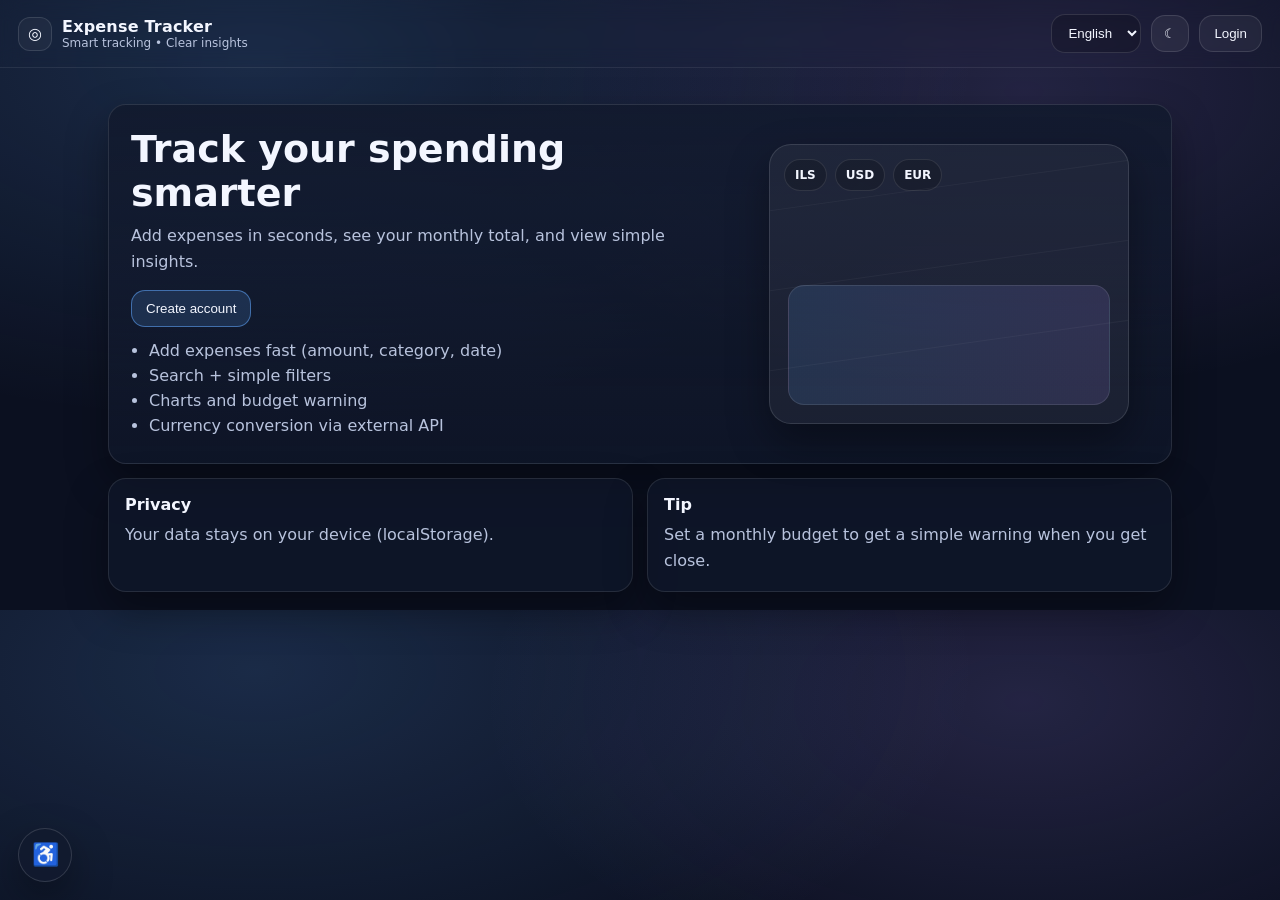
==== index.html @ f90452b3 "update" ====
<!DOCTYPE html>
<html lang="en" dir="ltr">
<head>
  <meta charset="UTF-8" />
  <meta name="viewport" content="width=device-width, initial-scale=1.0"/>
  <title>Expense Tracker</title>
  <link rel="stylesheet" href="css/landing.css"/>
</head>

<body>
  <a class="skip-link" href="#main" data-i18n="skip">Skip to content</a>

  <button id="a11yFab" class="a11y-fab" type="button" aria-label="Accessibility" aria-expanded="false" aria-controls="a11yPanel" title="Accessibility">
    <span aria-hidden="true">♿</span>
  </button>

  <div id="a11yPanel" class="a11y-panel" role="dialog" aria-modal="true" aria-labelledby="a11yPanelTitle" hidden>
    <div class="a11y-panel-head">
      <h3 id="a11yPanelTitle" data-i18n="accessibility">Accessibility</h3>
      <button id="a11yClose" class="a11y-close" type="button" aria-label="Close">✕</button>
    </div>
    <div class="a11y-panel-body">
      <button class="a11y-opt" type="button" data-a11y="bigtext" data-i18n="biggerText">Bigger text</button>
      <button class="a11y-opt" type="button" data-a11y="contrast" data-i18n="highContrast">High contrast</button>
      <button class="a11y-opt" type="button" data-a11y="underline" data-i18n="underlineLinks">Underline links</button>
      <button class="a11y-opt danger" type="button" data-a11y="reset" data-i18n="a11yReset">Reset</button>
    </div>
  </div>

  <header class="topbar" role="banner">
    <div class="brand" aria-label="Brand">
      <span class="logo" aria-hidden="true">◎</span>
      <div>
        <div class="title" data-i18n="appTitle">Expense Tracker</div>
        <div class="sub" data-i18n="landingTag">Smart tracking • Clear insights</div>
      </div>
    </div>

    <div class="right-actions">
      <label class="sr-only" for="langSelect" data-i18n="language">Language</label>
      <select id="langSelect" class="select" aria-label="Language">
        <option value="en">English</option>
        <option value="ar">العربية</option>
        <option value="he">עברית</option>
      </select>

      <button id="themeToggle" class="icon-btn" type="button" aria-label="Theme" title="Theme">
        <span aria-hidden="true">☾</span>
        <span class="sr-only" data-i18n="theme">Theme</span>
      </button>

      <button class="btn" id="btnOpenLogin" data-i18n="login">Login</button>
    </div>
  </header>

  <main id="main" class="wrap" role="main">
    <section class="hero" aria-label="Intro">
      <div class="hero-content">
        <h1 data-i18n="landingHeadline">Track your spending smarter</h1>
        <p data-i18n="landingText">
          Add expenses in seconds, see your monthly total, and view simple insights.
        </p>

        <div class="cta">
          <button class="btn primary" id="btnOpenRegister" data-i18n="register">Create account</button>
        </div>

        <ul class="bullets" aria-label="Highlights">
          <li data-i18n="landingB1">Add expenses fast (amount, category, date)</li>
          <li data-i18n="landingB2">Search + simple filters</li>
          <li data-i18n="landingB3">Charts and budget warning</li>
          <li data-i18n="landingB4">Currency conversion via external API</li>
        </ul>
      </div>

      <div class="hero-image" aria-hidden="true">
        <div class="glass">
          <div class="card-mini">
            <div class="pill">ILS</div>
            <div class="pill">USD</div>
            <div class="pill">EUR</div>
          </div>
          <div class="chart-mini"></div>
          <div class="lines">
            <span></span><span></span><span></span>
          </div>
        </div>
      </div>
    </section>

    <section class="info" aria-label="Info">
      <div class="info-card">
        <h2 data-i18n="landingPrivacyTitle">Privacy</h2>
        <p data-i18n="landingPrivacyText">
          Your data stays on your device (localStorage).
        </p>
      </div>
      <div class="info-card">
        <h2 data-i18n="landingTipTitle">Tip</h2>
        <p data-i18n="landingTipText">Set a monthly budget to get a simple warning when you get close.</p>
      </div>
    </section>
  </main>

  <div class="modal" id="loginModal" role="dialog" aria-modal="true" aria-labelledby="loginTitle" hidden>
    <div class="modal-card">
      <div class="modal-head">
        <h3 id="loginTitle" data-i18n="login">Login</h3>
        <button class="icon-btn" data-close="login" aria-label="Close">✕</button>
      </div>

      <form id="loginForm" novalidate>
        <label class="lbl">
          <span data-i18n="email">Email</span>
          <input type="email" id="loginEmail" autocomplete="email" required />
        </label>

        <label class="lbl">
          <span data-i18n="password">Password</span>
          <input type="password" id="loginPassword" autocomplete="current-password" required />
        </label>

        <div id="loginErrors" class="errors" aria-live="polite"></div>

        <button class="btn primary full" type="submit" data-i18n="login">Login</button>
      </form>

      <p class="switch">
        <span data-i18n="noAccount">No account?</span>
        <button class="link" id="toRegister" type="button" data-i18n="register">Create account</button>
      </p>
    </div>
  </div>

  <div class="modal" id="registerModal" role="dialog" aria-modal="true" aria-labelledby="registerTitle" hidden>
    <div class="modal-card">
      <div class="modal-head">
        <h3 id="registerTitle" data-i18n="register">Create account</h3>
        <button class="icon-btn" data-close="register" aria-label="Close">✕</button>
      </div>

      <form id="registerForm" novalidate>
        <label class="lbl">
          <span data-i18n="fullName">Full name</span>
          <input type="text" id="regName" autocomplete="name" required />
        </label>

        <label class="lbl">
          <span data-i18n="email">Email</span>
          <input type="email" id="regEmail" autocomplete="email" required />
        </label>

        <label class="lbl">
          <span data-i18n="password">Password</span>
          <input type="password" id="regPassword" autocomplete="new-password" required />
        </label>

        <div id="registerErrors" class="errors" aria-live="polite"></div>

        <button class="btn primary full" type="submit" data-i18n="register">Create account</button>
      </form>

      <p class="switch">
        <span data-i18n="haveAccount">Already have an account?</span>
        <button class="link" id="toLogin" type="button" data-i18n="login">Login</button>
      </p>
    </div>
  </div>

  <script src="js/i18n.js"></script>
  <script src="js/a11y.js"></script>
  <script src="js/auth.js"></script>
  <script src="js/landing.js"></script>
</body>
</html>
---- css/landing.css ----
:root{
  --bg:#0b1020;
  --card:#121a2e;
  --text:#f3f6ff;
  --muted:#b8c3dd;
  --border:#24314f;
  --primary:#60a5fa;
  --danger:#ff4d4f;
  --shadow: 0 18px 40px rgba(0,0,0,.35);
  --radius:18px;
}

html[data-theme="light"]{
  --bg:#f5f7fb;
  --card:#ffffff;
  --text:#0b1220;
  --muted:#475569;
  --border:#d6dee9;
  --primary:#2563eb;
  --shadow: 0 12px 30px rgba(2,6,23,.10);
}

/* Accessibility UI */
.a11y-fab{
  position: fixed;
  inset-inline-start: 18px;
  inset-block-end: 18px;
  width: 54px;
  height: 54px;
  border-radius: 999px;
  border: 1px solid rgba(255,255,255,.14);
  background: rgba(18,26,46,.85);
  color: #fff;
  box-shadow: 0 16px 40px rgba(0,0,0,.35);
  cursor: pointer;
  z-index: 9999;
  display: grid;
  place-items: center;
  font-size: 22px;
}
html[data-theme="light"] .a11y-fab{
  background: rgba(15,23,42,.88);
  border-color: rgba(2,6,23,.18);
}
.a11y-panel[hidden]{ display:none; }
.a11y-panel{
  position: fixed;
  inset-inline-start: 18px;
  inset-block-end: 86px;
  width: min(300px, 92vw);
  border-radius: 16px;
  border: 1px solid rgba(255,255,255,.14);
  background: rgba(18,26,46,.92);
  box-shadow: 0 20px 50px rgba(0,0,0,.45);
  z-index: 10000;
  overflow: hidden;
}
html[data-theme="light"] .a11y-panel{
  background: rgba(255,255,255,.98);
  border-color: rgba(2,6,23,.12);
  box-shadow: 0 20px 50px rgba(2,6,23,.16);
}
.a11y-panel-head{
  display:flex;
  align-items:center;
  justify-content:space-between;
  padding: 12px;
  border-bottom: 1px solid rgba(255,255,255,.10);
}
html[data-theme="light"] .a11y-panel-head{ border-bottom: 1px solid rgba(2,6,23,.08); }
.a11y-panel-head h3{ margin:0; font-size: 14px; }
.a11y-close{
  border: 1px solid rgba(255,255,255,.14);
  background: rgba(255,255,255,.06);
  color: #fff;
  border-radius: 10px;
  padding: 6px 10px;
  cursor: pointer;
}
html[data-theme="light"] .a11y-close{ color: var(--text); border-color: rgba(2,6,23,.12); background: rgba(2,6,23,.04); }
.a11y-panel-body{
  padding: 12px;
  display:flex;
  flex-direction:column;
  gap: 10px;
}
.a11y-opt{
  width: 100%;
  border: 1px solid rgba(255,255,255,.12);
  background: rgba(255,255,255,.05);
  color: #fff;
  padding: 10px 12px;
  border-radius: 12px;
  cursor: pointer;
  text-align: start;
}
html[data-theme="light"] .a11y-opt{ color: var(--text); border-color: rgba(2,6,23,.12); background: rgba(2,6,23,.04); }
.a11y-opt.danger{
  border-color: rgba(255,77,79,.55);
  background: rgba(255,77,79,.12);
}

body.a11y-bigtext{ font-size: 18px; }
body.a11y-underline a, body.a11y-underline .link{ text-decoration: underline !important; }
body.a11y-contrast{
  --bg:#000;
  --card:#0a0a0a;
  --text:#fff;
  --muted:#e5e5e5;
  --border:#fff;
  --primary:#fff;
  --shadow:none;
}

*{ box-sizing:border-box; }
html{ font-family: system-ui, -apple-system, Segoe UI, Arial; font-size:16px; }
body{
  margin:0;
  background:
    radial-gradient(1200px 600px at 20% 10%, rgba(96,165,250,.18), transparent 60%),
    radial-gradient(900px 500px at 80% 15%, rgba(167,139,250,.16), transparent 60%),
    var(--bg);
  color:var(--text);
}

.sr-only{
  position:absolute !important;
  width:1px; height:1px;
  padding:0; margin:-1px;
  overflow:hidden; clip:rect(0,0,0,0);
  white-space:nowrap; border:0;
}
.skip-link{ position:absolute; inset-inline-start:-999px; }
.skip-link:focus{
  inset-inline-start:12px;
  inset-block-start:12px;
  width:auto; height:auto;
  padding:10px 12px;
  border-radius:12px;
  background:#111827;
  border:2px solid var(--border);
  z-index:9999;
}
:focus-visible{ outline: 3px solid rgba(96,165,250,.95); outline-offset:3px; }
body.a11y-contrast :focus-visible{ outline: 3px solid #fff; }

.topbar{
  padding:14px 18px;
  display:flex;
  justify-content:space-between;
  align-items:center;
  gap:12px;
  flex-wrap:wrap;
  border-bottom:1px solid rgba(255,255,255,.08);
  backdrop-filter: blur(10px);
}

.brand{ display:flex; align-items:center; gap:10px; }
.logo{
  width:34px; height:34px;
  display:inline-flex; align-items:center; justify-content:center;
  border:1px solid rgba(255,255,255,.12);
  border-radius:12px;
  background: rgba(255,255,255,.04);
}
html[data-theme="light"] .logo{ border-color: rgba(2,6,23,.12); background: rgba(2,6,23,.03); }
.title{ font-weight:850; letter-spacing:.2px; }
.sub{ color:var(--muted); font-size:12px; }
.right-actions{ display:flex; gap:10px; flex-wrap:wrap; align-items:center; }

.wrap{ max-width:1100px; margin:0 auto; padding:18px; }

.hero{
  margin-top:18px;
  border:1px solid rgba(255,255,255,.10);
  border-radius: var(--radius);
  padding: 22px;
  background: linear-gradient(180deg, rgba(18,26,46,.92), rgba(18,26,46,.55));
  box-shadow: var(--shadow);
  display:grid;
  grid-template-columns: 1.2fr .8fr;
  gap:18px;
}
html[data-theme="light"] .hero{
  border-color: rgba(2,6,23,.08);
  background: linear-gradient(180deg, rgba(255,255,255,.96), rgba(255,255,255,.85));
}
@media (max-width: 900px){ .hero{ grid-template-columns: 1fr; } }

.hero-content h1{ margin:0 0 8px 0; font-size: clamp(28px, 4vw, 38px); }
.hero-content p{ margin:0 0 14px 0; color:var(--muted); line-height:1.65; max-width: 60ch; }

.cta{ display:flex; gap:10px; flex-wrap:wrap; margin: 10px 0 14px; }

.btn{
  border:1px solid rgba(255,255,255,.12);
  background: rgba(255,255,255,.05);
  color: var(--text);
  padding:10px 14px;
  border-radius:14px;
  cursor:pointer;
}
html[data-theme="light"] .btn{
  border-color: rgba(2,6,23,.12);
  background: rgba(2,6,23,.03);
}
.btn.primary{ border-color: rgba(96,165,250,.55); background: rgba(96,165,250,.16); }
.btn.full{ width:100%; }

.select{
  border:1px solid rgba(255,255,255,.12);
  background: rgba(0,0,0,.18);
  color: var(--text);
  padding:10px 12px;
  border-radius:14px;
}
html[data-theme="light"] .select{
  border-color: rgba(2,6,23,.12);
  background: rgba(2,6,23,.03);
}

.bullets{ margin: 12px 0 0 0; padding-inline-start:18px; color:var(--muted); }
.bullets li{ margin: 6px 0; }

.hero-image{ display:flex; align-items:center; justify-content:center; }
.glass{
  width:100%; max-width:360px; height:280px;
  border-radius: 22px;
  border:1px solid rgba(255,255,255,.12);
  background: rgba(255,255,255,.05);
  box-shadow: var(--shadow);
  position:relative;
  overflow:hidden;
}
html[data-theme="light"] .glass{
  border-color: rgba(2,6,23,.12);
  background: rgba(2,6,23,.03);
}
.card-mini{ position:absolute; inset-block-start:14px; inset-inline-start:14px; display:flex; gap:8px; }
.pill{ padding:8px 10px; border-radius:999px; border:1px solid rgba(255,255,255,.10); background: rgba(0,0,0,.18); font-weight:750; font-size:12px; }
html[data-theme="light"] .pill{ border-color: rgba(2,6,23,.12); background: rgba(2,6,23,.03); }
.chart-mini{ position:absolute; inset-block-end:18px; inset-inline:18px; height:120px; border-radius:16px;
  background: linear-gradient(90deg, rgba(96,165,250,.14), rgba(167,139,250,.14));
  border:1px solid rgba(255,255,255,.10);
}
html[data-theme="light"] .chart-mini{ border-color: rgba(2,6,23,.10); }
.lines{ position:absolute; inset:0; opacity:.6; }
.lines span{ position:absolute; inset-inline-start:-40%; width:180%; height:1px; background: rgba(255,255,255,.07); }
.lines span:nth-child(1){ inset-block-start:40px; transform: rotate(-8deg); }
.lines span:nth-child(2){ inset-block-start:120px; transform: rotate(-8deg); }
.lines span:nth-child(3){ inset-block-start:200px; transform: rotate(-8deg); }

.info{
  display:grid;
  grid-template-columns: 1fr 1fr;
  gap:14px;
  margin-top: 14px;
}
@media (max-width: 900px){ .info{ grid-template-columns: 1fr; } }

.info-card{
  border:1px solid rgba(255,255,255,.10);
  background: rgba(18,26,46,.55);
  border-radius: var(--radius);
  padding: 16px;
  box-shadow: var(--shadow);
}
html[data-theme="light"] .info-card{
  border-color: rgba(2,6,23,.10);
  background: rgba(255,255,255,.85);
  box-shadow: 0 12px 30px rgba(2,6,23,.08);
}
.info-card h2{ margin:0 0 8px 0; font-size:16px; }
.info-card p{ margin:0; color:var(--muted); line-height:1.65; }

.modal[hidden]{ display:none; }
.modal{ position:fixed; inset:0; background: rgba(0,0,0,.55); display:flex; align-items:center; justify-content:center; padding: 18px; }
.modal-card{
  width: min(420px, 100%);
  border-radius: 18px;
  border:1px solid rgba(255,255,255,.12);
  background: rgba(18,26,46,.96);
  box-shadow: var(--shadow);
  padding: 14px;
}
html[data-theme="light"] .modal-card{
  border-color: rgba(2,6,23,.12);
  background: rgba(255,255,255,.98);
  box-shadow: 0 18px 40px rgba(2,6,23,.14);
}
.modal-head{ display:flex; align-items:center; justify-content:space-between; gap:10px; }
.icon-btn{ border:1px solid rgba(255,255,255,.12); background: rgba(255,255,255,.06); color:var(--text);
  border-radius: 14px; padding:10px 12px; cursor:pointer; }
html[data-theme="light"] .icon-btn{ border-color: rgba(2,6,23,.12); background: rgba(2,6,23,.03); color: var(--text); }

.lbl{ display:flex; flex-direction:column; gap:6px; margin-top:10px; color:var(--muted); font-size:13px; }
input{
  border:1px solid rgba(255,255,255,.12);
  background: rgba(0,0,0,.20);
  color: var(--text);
  padding: 10px 12px;
  border-radius: 14px;
}
html[data-theme="light"] input{ border-color: rgba(2,6,23,.12); background: rgba(2,6,23,.03); }

.errors{
  margin-top:10px;
  border:1px dashed rgba(255,77,79,.55);
  background: rgba(255,77,79,.10);
  border-radius: 14px;
  padding: 10px;
  display:none;
}
.switch{ margin: 12px 0 0; color: var(--muted); font-size: 13px; }
.link{ background: none; border: 0; color: var(--text); cursor: pointer; font-weight: 750; }

@media (prefers-reduced-motion: reduce){
  *{ scroll-behavior:auto !important; transition:none !important; animation:none !important; }
}
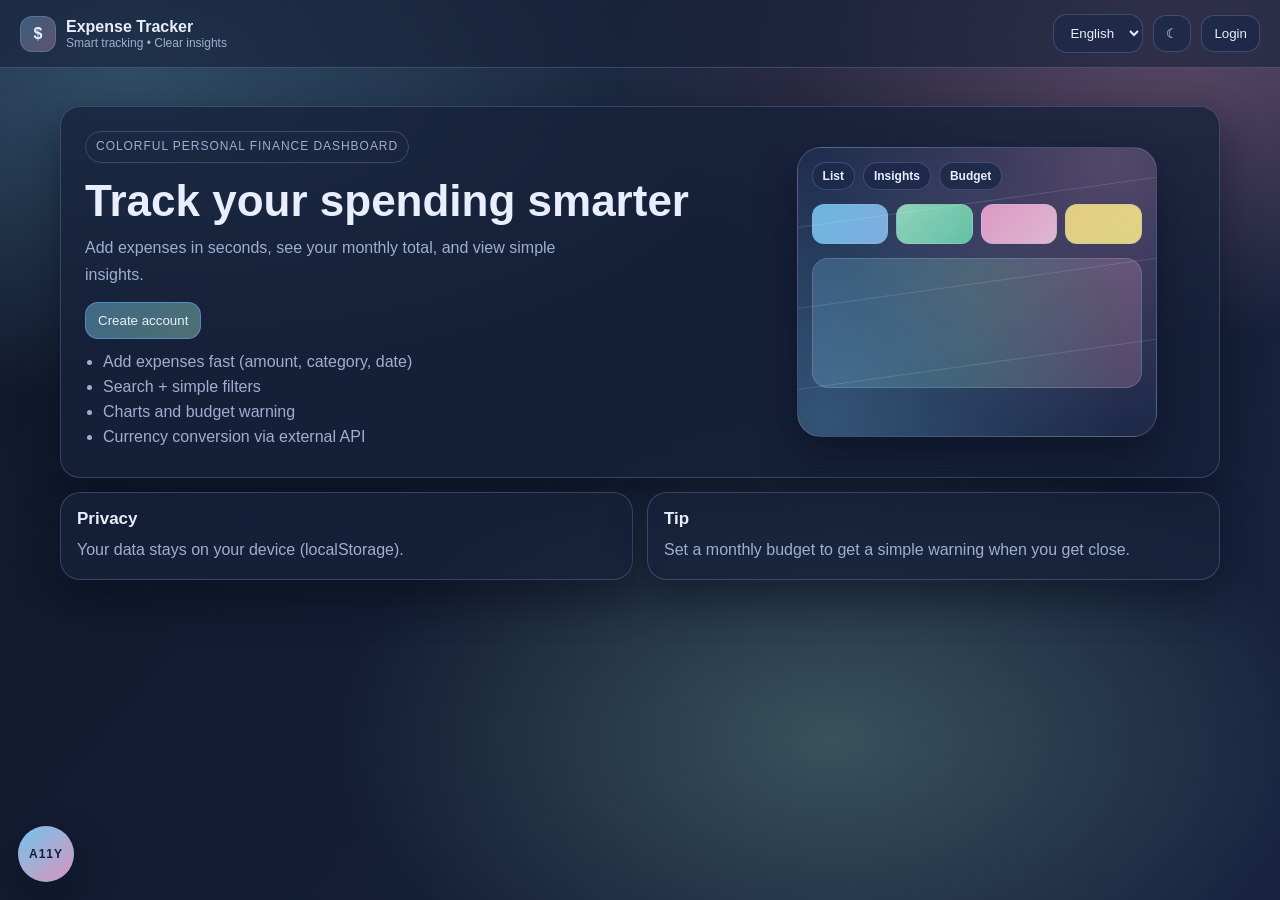
==== commit 7806d842: "final project update" ====
--- a/index.html
+++ b/index.html
@@ -2,22 +2,28 @@
 <html lang="en" dir="ltr">
 <head>
   <meta charset="UTF-8" />
-  <meta name="viewport" content="width=device-width, initial-scale=1.0"/>
+  <meta name="viewport" content="width=device-width, initial-scale=1.0" />
   <title>Expense Tracker</title>
-  <link rel="stylesheet" href="css/landing.css"/>
+  <link rel="stylesheet" href="css/landing.css" />
 </head>
 
 <body>
   <a class="skip-link" href="#main" data-i18n="skip">Skip to content</a>
 
-  <button id="a11yFab" class="a11y-fab" type="button" aria-label="Accessibility" aria-expanded="false" aria-controls="a11yPanel" title="Accessibility">
-    <span aria-hidden="true">♿</span>
-  </button>
+  <button
+    id="a11yFab"
+    class="a11y-fab"
+    type="button"
+    aria-label="Accessibility"
+    aria-expanded="false"
+    aria-controls="a11yPanel"
+    title="Accessibility"
+  >A11Y</button>
 
   <div id="a11yPanel" class="a11y-panel" role="dialog" aria-modal="true" aria-labelledby="a11yPanelTitle" hidden>
     <div class="a11y-panel-head">
       <h3 id="a11yPanelTitle" data-i18n="accessibility">Accessibility</h3>
-      <button id="a11yClose" class="a11y-close" type="button" aria-label="Close">✕</button>
+      <button id="a11yClose" class="a11y-close" type="button" aria-label="Close">x</button>
     </div>
     <div class="a11y-panel-body">
       <button class="a11y-opt" type="button" data-a11y="bigtext" data-i18n="biggerText">Bigger text</button>
@@ -29,7 +35,7 @@
 
   <header class="topbar" role="banner">
     <div class="brand" aria-label="Brand">
-      <span class="logo" aria-hidden="true">◎</span>
+      <span class="logo" aria-hidden="true">$</span>
       <div>
         <div class="title" data-i18n="appTitle">Expense Tracker</div>
         <div class="sub" data-i18n="landingTag">Smart tracking • Clear insights</div>
@@ -56,6 +62,7 @@
   <main id="main" class="wrap" role="main">
     <section class="hero" aria-label="Intro">
       <div class="hero-content">
+        <p class="eyebrow">Colorful personal finance dashboard</p>
         <h1 data-i18n="landingHeadline">Track your spending smarter</h1>
         <p data-i18n="landingText">
           Add expenses in seconds, see your monthly total, and view simple insights.
@@ -75,10 +82,16 @@
 
       <div class="hero-image" aria-hidden="true">
         <div class="glass">
-          <div class="card-mini">
-            <div class="pill">ILS</div>
-            <div class="pill">USD</div>
-            <div class="pill">EUR</div>
+          <div class="glass-head">
+            <span class="pill">List</span>
+            <span class="pill">Insights</span>
+            <span class="pill">Budget</span>
+          </div>
+          <div class="metric-strip">
+            <div class="mini-card one"></div>
+            <div class="mini-card two"></div>
+            <div class="mini-card three"></div>
+            <div class="mini-card four"></div>
           </div>
           <div class="chart-mini"></div>
           <div class="lines">
@@ -106,7 +119,7 @@
     <div class="modal-card">
       <div class="modal-head">
         <h3 id="loginTitle" data-i18n="login">Login</h3>
-        <button class="icon-btn" data-close="login" aria-label="Close">✕</button>
+        <button class="icon-btn" data-close="login" aria-label="Close">x</button>
       </div>
 
       <form id="loginForm" novalidate>
@@ -136,7 +149,7 @@
     <div class="modal-card">
       <div class="modal-head">
         <h3 id="registerTitle" data-i18n="register">Create account</h3>
-        <button class="icon-btn" data-close="register" aria-label="Close">✕</button>
+        <button class="icon-btn" data-close="register" aria-label="Close">x</button>
       </div>
 
       <form id="registerForm" novalidate>
@@ -172,4 +185,4 @@
   <script src="js/auth.js"></script>
   <script src="js/landing.js"></script>
 </body>
-</html>+</html>
--- a/css/landing.css
+++ b/css/landing.css
@@ -1,319 +1,577 @@
-:root{
-  --bg:#0b1020;
-  --card:#121a2e;
-  --text:#f3f6ff;
-  --muted:#b8c3dd;
-  --border:#24314f;
-  --primary:#60a5fa;
-  --danger:#ff4d4f;
-  --shadow: 0 18px 40px rgba(0,0,0,.35);
-  --radius:18px;
-}
-
-html[data-theme="light"]{
-  --bg:#f5f7fb;
-  --card:#ffffff;
-  --text:#0b1220;
-  --muted:#475569;
-  --border:#d6dee9;
-  --primary:#2563eb;
-  --shadow: 0 12px 30px rgba(2,6,23,.10);
-}
-
-/* Accessibility UI */
-.a11y-fab{
+:root {
+  --accent1: #7dd3fc;
+  --accent2: #a7f3d0;
+  --accent3: #f9a8d4;
+  --accent4: #fde68a;
+
+  --bg: #101729;
+  --bg-soft: #17233f;
+  --surface: rgba(23, 33, 58, 0.76);
+  --surface-strong: #1d2a4a;
+  --text: #e8eefc;
+  --muted: #9eafd1;
+  --border: rgba(167, 184, 227, 0.24);
+  --primary: #82c7ff;
+  --danger: #ff6477;
+  --shadow: 0 20px 40px rgba(5, 10, 20, 0.44);
+  --radius: 20px;
+}
+
+html[data-theme="light"] {
+  --bg: #f7f6fc;
+  --bg-soft: #edf8ed;
+  --surface: rgba(255, 255, 255, 0.84);
+  --surface-strong: #ffffff;
+  --text: #132340;
+  --muted: #5b6787;
+  --border: rgba(107, 124, 165, 0.24);
+  --primary: #3b82f6;
+  --danger: #ef4444;
+  --shadow: 0 18px 36px rgba(79, 91, 128, 0.16);
+}
+
+[hidden] {
+  display: none !important;
+}
+
+* {
+  box-sizing: border-box;
+}
+
+html {
+  font-family: "Trebuchet MS", "Segoe UI", Tahoma, Verdana, sans-serif;
+  font-size: 16px;
+}
+
+body {
+  margin: 0;
+  min-height: 100vh;
+  color: var(--text);
+  background:
+    radial-gradient(1200px 580px at 10% 8%, rgba(125, 211, 252, 0.28), transparent 56%),
+    radial-gradient(980px 520px at 92% 4%, rgba(249, 168, 212, 0.3), transparent 58%),
+    radial-gradient(920px 580px at 65% 82%, rgba(167, 243, 208, 0.24), transparent 54%),
+    linear-gradient(130deg, var(--bg), var(--bg-soft));
+}
+
+body::before {
+  content: "";
+  position: fixed;
+  inset: 0;
+  pointer-events: none;
+  background-image: linear-gradient(rgba(255, 255, 255, 0.04) 1px, transparent 1px),
+    linear-gradient(90deg, rgba(255, 255, 255, 0.04) 1px, transparent 1px);
+  background-size: 34px 34px;
+  opacity: 0.15;
+  z-index: -1;
+}
+
+.sr-only {
+  position: absolute !important;
+  width: 1px;
+  height: 1px;
+  padding: 0;
+  margin: -1px;
+  overflow: hidden;
+  clip: rect(0, 0, 0, 0);
+  white-space: nowrap;
+  border: 0;
+}
+
+.skip-link {
+  position: absolute;
+  inset-inline-start: -999px;
+}
+
+.skip-link:focus {
+  inset-inline-start: 12px;
+  inset-block-start: 12px;
+  width: auto;
+  height: auto;
+  padding: 10px 12px;
+  border-radius: 12px;
+  border: 1px solid var(--border);
+  background: var(--surface-strong);
+  z-index: 9999;
+}
+
+:focus-visible {
+  outline: 3px solid color-mix(in srgb, var(--primary) 72%, #ffffff 28%);
+  outline-offset: 3px;
+}
+
+body.a11y-contrast {
+  --bg: #000;
+  --bg-soft: #000;
+  --surface: #050505;
+  --surface-strong: #050505;
+  --text: #ffffff;
+  --muted: #ffffff;
+  --border: #ffffff;
+  --primary: #ffffff;
+  --shadow: none;
+}
+
+body.a11y-bigtext {
+  font-size: 18px;
+}
+
+body.a11y-underline a,
+body.a11y-underline .link {
+  text-decoration: underline !important;
+}
+
+.topbar {
+  display: flex;
+  justify-content: space-between;
+  align-items: center;
+  gap: 12px;
+  flex-wrap: wrap;
+  padding: 14px 20px;
+  border-bottom: 1px solid var(--border);
+  position: sticky;
+  top: 0;
+  z-index: 40;
+  background: color-mix(in srgb, var(--surface) 80%, transparent);
+  backdrop-filter: blur(16px);
+}
+
+.brand {
+  display: flex;
+  align-items: center;
+  gap: 10px;
+}
+
+.logo {
+  width: 36px;
+  height: 36px;
+  border-radius: 12px;
+  display: grid;
+  place-items: center;
+  font-weight: 800;
+  border: 1px solid var(--border);
+  background: linear-gradient(135deg, rgba(125, 211, 252, 0.3), rgba(249, 168, 212, 0.3));
+}
+
+.title {
+  font-weight: 800;
+}
+
+.sub {
+  color: var(--muted);
+  font-size: 12px;
+}
+
+.right-actions {
+  display: flex;
+  align-items: center;
+  gap: 10px;
+  flex-wrap: wrap;
+}
+
+.wrap {
+  max-width: 1200px;
+  margin: 0 auto;
+  padding: 20px;
+}
+
+.hero {
+  margin-top: 18px;
+  border-radius: var(--radius);
+  border: 1px solid var(--border);
+  background: var(--surface);
+  box-shadow: var(--shadow);
+  backdrop-filter: blur(14px);
+  padding: 24px;
+  display: grid;
+  grid-template-columns: 1.2fr 0.8fr;
+  gap: 18px;
+}
+
+.eyebrow {
+  margin: 0 0 10px;
+  display: inline-flex;
+  align-items: center;
+  border-radius: 999px;
+  border: 1px solid var(--border);
+  padding: 5px 10px;
+  font-size: 12px;
+  letter-spacing: 0.08em;
+  text-transform: uppercase;
+  color: var(--muted);
+}
+
+.hero-content h1 {
+  margin: 0 0 10px;
+  font-size: clamp(30px, 4.4vw, 44px);
+  line-height: 1.1;
+}
+
+.hero-content p {
+  margin: 0 0 14px;
+  line-height: 1.65;
+  color: var(--muted);
+  max-width: 58ch;
+}
+
+.cta {
+  display: flex;
+  gap: 10px;
+  flex-wrap: wrap;
+  margin: 10px 0 14px;
+}
+
+.bullets {
+  margin: 12px 0 0;
+  padding-inline-start: 18px;
+  color: var(--muted);
+}
+
+.bullets li {
+  margin: 7px 0;
+}
+
+.hero-image {
+  display: flex;
+  align-items: center;
+  justify-content: center;
+}
+
+.glass {
+  width: 100%;
+  max-width: 360px;
+  min-height: 290px;
+  border-radius: 24px;
+  border: 1px solid var(--border);
+  background:
+    radial-gradient(130% 160% at 88% 4%, rgba(249, 168, 212, 0.25), transparent 62%),
+    radial-gradient(130% 170% at 8% 94%, rgba(125, 211, 252, 0.26), transparent 64%),
+    color-mix(in srgb, var(--surface-strong) 84%, transparent);
+  box-shadow: var(--shadow);
+  padding: 14px;
+  position: relative;
+  overflow: hidden;
+}
+
+.glass-head {
+  display: flex;
+  align-items: center;
+  gap: 8px;
+}
+
+.pill {
+  border-radius: 999px;
+  border: 1px solid var(--border);
+  background: color-mix(in srgb, var(--surface-strong) 88%, transparent);
+  padding: 6px 10px;
+  font-size: 12px;
+  font-weight: 700;
+}
+
+.metric-strip {
+  margin-top: 14px;
+  display: grid;
+  grid-template-columns: repeat(4, minmax(0, 1fr));
+  gap: 8px;
+}
+
+.mini-card {
+  height: 40px;
+  border-radius: 12px;
+  border: 1px solid var(--border);
+}
+
+.mini-card.one {
+  background: linear-gradient(135deg, rgba(125, 211, 252, 0.82), rgba(147, 197, 253, 0.82));
+}
+
+.mini-card.two {
+  background: linear-gradient(135deg, rgba(167, 243, 208, 0.82), rgba(110, 231, 183, 0.78));
+}
+
+.mini-card.three {
+  background: linear-gradient(135deg, rgba(249, 168, 212, 0.86), rgba(251, 207, 232, 0.84));
+}
+
+.mini-card.four {
+  background: linear-gradient(135deg, rgba(253, 230, 138, 0.86), rgba(254, 240, 138, 0.84));
+}
+
+.chart-mini {
+  margin-top: 14px;
+  height: 130px;
+  border-radius: 16px;
+  border: 1px solid var(--border);
+  background:
+    linear-gradient(90deg, rgba(125, 211, 252, 0.22), rgba(167, 243, 208, 0.2), rgba(249, 168, 212, 0.22));
+}
+
+.lines {
+  position: absolute;
+  inset: 0;
+  pointer-events: none;
+}
+
+.lines span {
+  position: absolute;
+  inset-inline-start: -40%;
+  width: 180%;
+  height: 1px;
+  background: rgba(255, 255, 255, 0.12);
+}
+
+.lines span:nth-child(1) {
+  inset-block-start: 54px;
+  transform: rotate(-8deg);
+}
+
+.lines span:nth-child(2) {
+  inset-block-start: 135px;
+  transform: rotate(-8deg);
+}
+
+.lines span:nth-child(3) {
+  inset-block-start: 216px;
+  transform: rotate(-8deg);
+}
+
+.info {
+  margin-top: 14px;
+  display: grid;
+  grid-template-columns: repeat(2, minmax(0, 1fr));
+  gap: 14px;
+}
+
+.info-card {
+  border-radius: var(--radius);
+  border: 1px solid var(--border);
+  background: var(--surface);
+  box-shadow: var(--shadow);
+  backdrop-filter: blur(12px);
+  padding: 16px;
+}
+
+.info-card h2 {
+  margin: 0 0 8px;
+  font-size: 17px;
+}
+
+.info-card p {
+  margin: 0;
+  color: var(--muted);
+  line-height: 1.6;
+}
+
+.btn,
+.icon-btn {
+  border: 1px solid var(--border);
+  border-radius: 13px;
+  padding: 10px 12px;
+  color: var(--text);
+  background: color-mix(in srgb, var(--surface-strong) 82%, transparent);
+  cursor: pointer;
+  transition: transform 0.22s ease, box-shadow 0.22s ease, border-color 0.22s ease;
+}
+
+.btn:hover,
+.icon-btn:hover {
+  transform: translateY(-1px);
+  border-color: color-mix(in srgb, var(--primary) 68%, #ffffff 32%);
+  box-shadow: 0 10px 24px rgba(21, 38, 70, 0.2);
+}
+
+.btn.primary {
+  background: linear-gradient(130deg, rgba(125, 211, 252, 0.4), rgba(167, 243, 208, 0.38));
+  border-color: rgba(96, 165, 250, 0.56);
+}
+
+.btn.full {
+  width: 100%;
+}
+
+.select,
+input {
+  border: 1px solid var(--border);
+  border-radius: 14px;
+  padding: 10px 12px;
+  color: var(--text);
+  background: color-mix(in srgb, var(--surface-strong) 78%, transparent);
+}
+
+input:focus,
+.select:focus {
+  border-color: color-mix(in srgb, var(--primary) 70%, #ffffff 30%);
+  box-shadow: 0 0 0 3px rgba(125, 211, 252, 0.24);
+}
+
+.modal {
+  position: fixed;
+  inset: 0;
+  background: rgba(7, 10, 18, 0.58);
+  display: flex;
+  align-items: center;
+  justify-content: center;
+  padding: 16px;
+  z-index: 100;
+}
+
+.modal-card {
+  width: min(430px, 100%);
+  border-radius: 18px;
+  border: 1px solid var(--border);
+  background: var(--surface-strong);
+  box-shadow: var(--shadow);
+  padding: 14px;
+}
+
+.modal-head {
+  display: flex;
+  align-items: center;
+  justify-content: space-between;
+  gap: 10px;
+}
+
+.lbl {
+  display: grid;
+  gap: 6px;
+  margin-top: 10px;
+}
+
+.lbl > span {
+  color: var(--muted);
+  font-size: 13px;
+}
+
+.errors {
+  margin-top: 10px;
+  border-radius: 12px;
+  border: 1px dashed rgba(239, 68, 68, 0.68);
+  background: rgba(239, 68, 68, 0.12);
+  padding: 10px;
+  display: none;
+}
+
+.switch {
+  margin: 12px 0 0;
+  font-size: 13px;
+  color: var(--muted);
+}
+
+.link {
+  border: 0;
+  background: transparent;
+  color: var(--text);
+  font-weight: 700;
+  cursor: pointer;
+}
+
+.a11y-fab {
   position: fixed;
   inset-inline-start: 18px;
   inset-block-end: 18px;
-  width: 54px;
-  height: 54px;
+  width: 56px;
+  height: 56px;
   border-radius: 999px;
-  border: 1px solid rgba(255,255,255,.14);
-  background: rgba(18,26,46,.85);
-  color: #fff;
-  box-shadow: 0 16px 40px rgba(0,0,0,.35);
+  border: 1px solid var(--border);
+  background: linear-gradient(140deg, rgba(125, 211, 252, 0.92), rgba(249, 168, 212, 0.86));
+  color: #12213f;
+  font-size: 12px;
+  font-weight: 800;
+  letter-spacing: 0.08em;
+  box-shadow: var(--shadow);
   cursor: pointer;
-  z-index: 9999;
-  display: grid;
-  place-items: center;
-  font-size: 22px;
-}
-html[data-theme="light"] .a11y-fab{
-  background: rgba(15,23,42,.88);
-  border-color: rgba(2,6,23,.18);
-}
-.a11y-panel[hidden]{ display:none; }
-.a11y-panel{
+  z-index: 140;
+}
+
+.a11y-panel {
   position: fixed;
   inset-inline-start: 18px;
-  inset-block-end: 86px;
+  inset-block-end: 84px;
   width: min(300px, 92vw);
   border-radius: 16px;
-  border: 1px solid rgba(255,255,255,.14);
-  background: rgba(18,26,46,.92);
-  box-shadow: 0 20px 50px rgba(0,0,0,.45);
-  z-index: 10000;
+  border: 1px solid var(--border);
+  background: var(--surface-strong);
+  box-shadow: var(--shadow);
+  z-index: 150;
   overflow: hidden;
 }
-html[data-theme="light"] .a11y-panel{
-  background: rgba(255,255,255,.98);
-  border-color: rgba(2,6,23,.12);
-  box-shadow: 0 20px 50px rgba(2,6,23,.16);
-}
-.a11y-panel-head{
-  display:flex;
-  align-items:center;
-  justify-content:space-between;
+
+.a11y-panel-head {
+  display: flex;
+  align-items: center;
+  justify-content: space-between;
   padding: 12px;
-  border-bottom: 1px solid rgba(255,255,255,.10);
-}
-html[data-theme="light"] .a11y-panel-head{ border-bottom: 1px solid rgba(2,6,23,.08); }
-.a11y-panel-head h3{ margin:0; font-size: 14px; }
-.a11y-close{
-  border: 1px solid rgba(255,255,255,.14);
-  background: rgba(255,255,255,.06);
-  color: #fff;
+  border-bottom: 1px solid var(--border);
+}
+
+.a11y-panel-head h3 {
+  margin: 0;
+  font-size: 14px;
+}
+
+.a11y-close {
+  border: 1px solid var(--border);
   border-radius: 10px;
   padding: 6px 10px;
+  background: color-mix(in srgb, var(--surface-strong) 90%, transparent);
+  color: var(--text);
   cursor: pointer;
 }
-html[data-theme="light"] .a11y-close{ color: var(--text); border-color: rgba(2,6,23,.12); background: rgba(2,6,23,.04); }
-.a11y-panel-body{
+
+.a11y-panel-body {
   padding: 12px;
-  display:flex;
-  flex-direction:column;
+  display: grid;
   gap: 10px;
 }
-.a11y-opt{
+
+.a11y-opt {
   width: 100%;
-  border: 1px solid rgba(255,255,255,.12);
-  background: rgba(255,255,255,.05);
-  color: #fff;
+  border: 1px solid var(--border);
+  border-radius: 12px;
   padding: 10px 12px;
-  border-radius: 12px;
+  text-align: left;
+  color: var(--text);
+  background: color-mix(in srgb, var(--surface-strong) 90%, transparent);
   cursor: pointer;
-  text-align: start;
-}
-html[data-theme="light"] .a11y-opt{ color: var(--text); border-color: rgba(2,6,23,.12); background: rgba(2,6,23,.04); }
-.a11y-opt.danger{
-  border-color: rgba(255,77,79,.55);
-  background: rgba(255,77,79,.12);
-}
-
-body.a11y-bigtext{ font-size: 18px; }
-body.a11y-underline a, body.a11y-underline .link{ text-decoration: underline !important; }
-body.a11y-contrast{
-  --bg:#000;
-  --card:#0a0a0a;
-  --text:#fff;
-  --muted:#e5e5e5;
-  --border:#fff;
-  --primary:#fff;
-  --shadow:none;
-}
-
-*{ box-sizing:border-box; }
-html{ font-family: system-ui, -apple-system, Segoe UI, Arial; font-size:16px; }
-body{
-  margin:0;
-  background:
-    radial-gradient(1200px 600px at 20% 10%, rgba(96,165,250,.18), transparent 60%),
-    radial-gradient(900px 500px at 80% 15%, rgba(167,139,250,.16), transparent 60%),
-    var(--bg);
-  color:var(--text);
-}
-
-.sr-only{
-  position:absolute !important;
-  width:1px; height:1px;
-  padding:0; margin:-1px;
-  overflow:hidden; clip:rect(0,0,0,0);
-  white-space:nowrap; border:0;
-}
-.skip-link{ position:absolute; inset-inline-start:-999px; }
-.skip-link:focus{
-  inset-inline-start:12px;
-  inset-block-start:12px;
-  width:auto; height:auto;
-  padding:10px 12px;
-  border-radius:12px;
-  background:#111827;
-  border:2px solid var(--border);
-  z-index:9999;
-}
-:focus-visible{ outline: 3px solid rgba(96,165,250,.95); outline-offset:3px; }
-body.a11y-contrast :focus-visible{ outline: 3px solid #fff; }
-
-.topbar{
-  padding:14px 18px;
-  display:flex;
-  justify-content:space-between;
-  align-items:center;
-  gap:12px;
-  flex-wrap:wrap;
-  border-bottom:1px solid rgba(255,255,255,.08);
-  backdrop-filter: blur(10px);
-}
-
-.brand{ display:flex; align-items:center; gap:10px; }
-.logo{
-  width:34px; height:34px;
-  display:inline-flex; align-items:center; justify-content:center;
-  border:1px solid rgba(255,255,255,.12);
-  border-radius:12px;
-  background: rgba(255,255,255,.04);
-}
-html[data-theme="light"] .logo{ border-color: rgba(2,6,23,.12); background: rgba(2,6,23,.03); }
-.title{ font-weight:850; letter-spacing:.2px; }
-.sub{ color:var(--muted); font-size:12px; }
-.right-actions{ display:flex; gap:10px; flex-wrap:wrap; align-items:center; }
-
-.wrap{ max-width:1100px; margin:0 auto; padding:18px; }
-
-.hero{
-  margin-top:18px;
-  border:1px solid rgba(255,255,255,.10);
-  border-radius: var(--radius);
-  padding: 22px;
-  background: linear-gradient(180deg, rgba(18,26,46,.92), rgba(18,26,46,.55));
-  box-shadow: var(--shadow);
-  display:grid;
-  grid-template-columns: 1.2fr .8fr;
-  gap:18px;
-}
-html[data-theme="light"] .hero{
-  border-color: rgba(2,6,23,.08);
-  background: linear-gradient(180deg, rgba(255,255,255,.96), rgba(255,255,255,.85));
-}
-@media (max-width: 900px){ .hero{ grid-template-columns: 1fr; } }
-
-.hero-content h1{ margin:0 0 8px 0; font-size: clamp(28px, 4vw, 38px); }
-.hero-content p{ margin:0 0 14px 0; color:var(--muted); line-height:1.65; max-width: 60ch; }
-
-.cta{ display:flex; gap:10px; flex-wrap:wrap; margin: 10px 0 14px; }
-
-.btn{
-  border:1px solid rgba(255,255,255,.12);
-  background: rgba(255,255,255,.05);
-  color: var(--text);
-  padding:10px 14px;
-  border-radius:14px;
-  cursor:pointer;
-}
-html[data-theme="light"] .btn{
-  border-color: rgba(2,6,23,.12);
-  background: rgba(2,6,23,.03);
-}
-.btn.primary{ border-color: rgba(96,165,250,.55); background: rgba(96,165,250,.16); }
-.btn.full{ width:100%; }
-
-.select{
-  border:1px solid rgba(255,255,255,.12);
-  background: rgba(0,0,0,.18);
-  color: var(--text);
-  padding:10px 12px;
-  border-radius:14px;
-}
-html[data-theme="light"] .select{
-  border-color: rgba(2,6,23,.12);
-  background: rgba(2,6,23,.03);
-}
-
-.bullets{ margin: 12px 0 0 0; padding-inline-start:18px; color:var(--muted); }
-.bullets li{ margin: 6px 0; }
-
-.hero-image{ display:flex; align-items:center; justify-content:center; }
-.glass{
-  width:100%; max-width:360px; height:280px;
-  border-radius: 22px;
-  border:1px solid rgba(255,255,255,.12);
-  background: rgba(255,255,255,.05);
-  box-shadow: var(--shadow);
-  position:relative;
-  overflow:hidden;
-}
-html[data-theme="light"] .glass{
-  border-color: rgba(2,6,23,.12);
-  background: rgba(2,6,23,.03);
-}
-.card-mini{ position:absolute; inset-block-start:14px; inset-inline-start:14px; display:flex; gap:8px; }
-.pill{ padding:8px 10px; border-radius:999px; border:1px solid rgba(255,255,255,.10); background: rgba(0,0,0,.18); font-weight:750; font-size:12px; }
-html[data-theme="light"] .pill{ border-color: rgba(2,6,23,.12); background: rgba(2,6,23,.03); }
-.chart-mini{ position:absolute; inset-block-end:18px; inset-inline:18px; height:120px; border-radius:16px;
-  background: linear-gradient(90deg, rgba(96,165,250,.14), rgba(167,139,250,.14));
-  border:1px solid rgba(255,255,255,.10);
-}
-html[data-theme="light"] .chart-mini{ border-color: rgba(2,6,23,.10); }
-.lines{ position:absolute; inset:0; opacity:.6; }
-.lines span{ position:absolute; inset-inline-start:-40%; width:180%; height:1px; background: rgba(255,255,255,.07); }
-.lines span:nth-child(1){ inset-block-start:40px; transform: rotate(-8deg); }
-.lines span:nth-child(2){ inset-block-start:120px; transform: rotate(-8deg); }
-.lines span:nth-child(3){ inset-block-start:200px; transform: rotate(-8deg); }
-
-.info{
-  display:grid;
-  grid-template-columns: 1fr 1fr;
-  gap:14px;
-  margin-top: 14px;
-}
-@media (max-width: 900px){ .info{ grid-template-columns: 1fr; } }
-
-.info-card{
-  border:1px solid rgba(255,255,255,.10);
-  background: rgba(18,26,46,.55);
-  border-radius: var(--radius);
-  padding: 16px;
-  box-shadow: var(--shadow);
-}
-html[data-theme="light"] .info-card{
-  border-color: rgba(2,6,23,.10);
-  background: rgba(255,255,255,.85);
-  box-shadow: 0 12px 30px rgba(2,6,23,.08);
-}
-.info-card h2{ margin:0 0 8px 0; font-size:16px; }
-.info-card p{ margin:0; color:var(--muted); line-height:1.65; }
-
-.modal[hidden]{ display:none; }
-.modal{ position:fixed; inset:0; background: rgba(0,0,0,.55); display:flex; align-items:center; justify-content:center; padding: 18px; }
-.modal-card{
-  width: min(420px, 100%);
-  border-radius: 18px;
-  border:1px solid rgba(255,255,255,.12);
-  background: rgba(18,26,46,.96);
-  box-shadow: var(--shadow);
-  padding: 14px;
-}
-html[data-theme="light"] .modal-card{
-  border-color: rgba(2,6,23,.12);
-  background: rgba(255,255,255,.98);
-  box-shadow: 0 18px 40px rgba(2,6,23,.14);
-}
-.modal-head{ display:flex; align-items:center; justify-content:space-between; gap:10px; }
-.icon-btn{ border:1px solid rgba(255,255,255,.12); background: rgba(255,255,255,.06); color:var(--text);
-  border-radius: 14px; padding:10px 12px; cursor:pointer; }
-html[data-theme="light"] .icon-btn{ border-color: rgba(2,6,23,.12); background: rgba(2,6,23,.03); color: var(--text); }
-
-.lbl{ display:flex; flex-direction:column; gap:6px; margin-top:10px; color:var(--muted); font-size:13px; }
-input{
-  border:1px solid rgba(255,255,255,.12);
-  background: rgba(0,0,0,.20);
-  color: var(--text);
-  padding: 10px 12px;
-  border-radius: 14px;
-}
-html[data-theme="light"] input{ border-color: rgba(2,6,23,.12); background: rgba(2,6,23,.03); }
-
-.errors{
-  margin-top:10px;
-  border:1px dashed rgba(255,77,79,.55);
-  background: rgba(255,77,79,.10);
-  border-radius: 14px;
-  padding: 10px;
-  display:none;
-}
-.switch{ margin: 12px 0 0; color: var(--muted); font-size: 13px; }
-.link{ background: none; border: 0; color: var(--text); cursor: pointer; font-weight: 750; }
-
-@media (prefers-reduced-motion: reduce){
-  *{ scroll-behavior:auto !important; transition:none !important; animation:none !important; }
-}+}
+
+.a11y-opt.danger {
+  border-color: rgba(239, 68, 68, 0.58);
+  background: rgba(239, 68, 68, 0.12);
+}
+
+@media (max-width: 960px) {
+  .hero {
+    grid-template-columns: 1fr;
+  }
+
+  .info {
+    grid-template-columns: 1fr;
+  }
+}
+
+@media (max-width: 620px) {
+  .wrap {
+    padding: 14px;
+  }
+
+  .topbar {
+    padding: 12px 14px;
+  }
+
+  .hero,
+  .info-card {
+    border-radius: 16px;
+    padding: 14px;
+  }
+}
+
+@media (prefers-reduced-motion: reduce) {
+  *,
+  *::before,
+  *::after {
+    animation: none !important;
+    transition: none !important;
+    scroll-behavior: auto !important;
+  }
+}
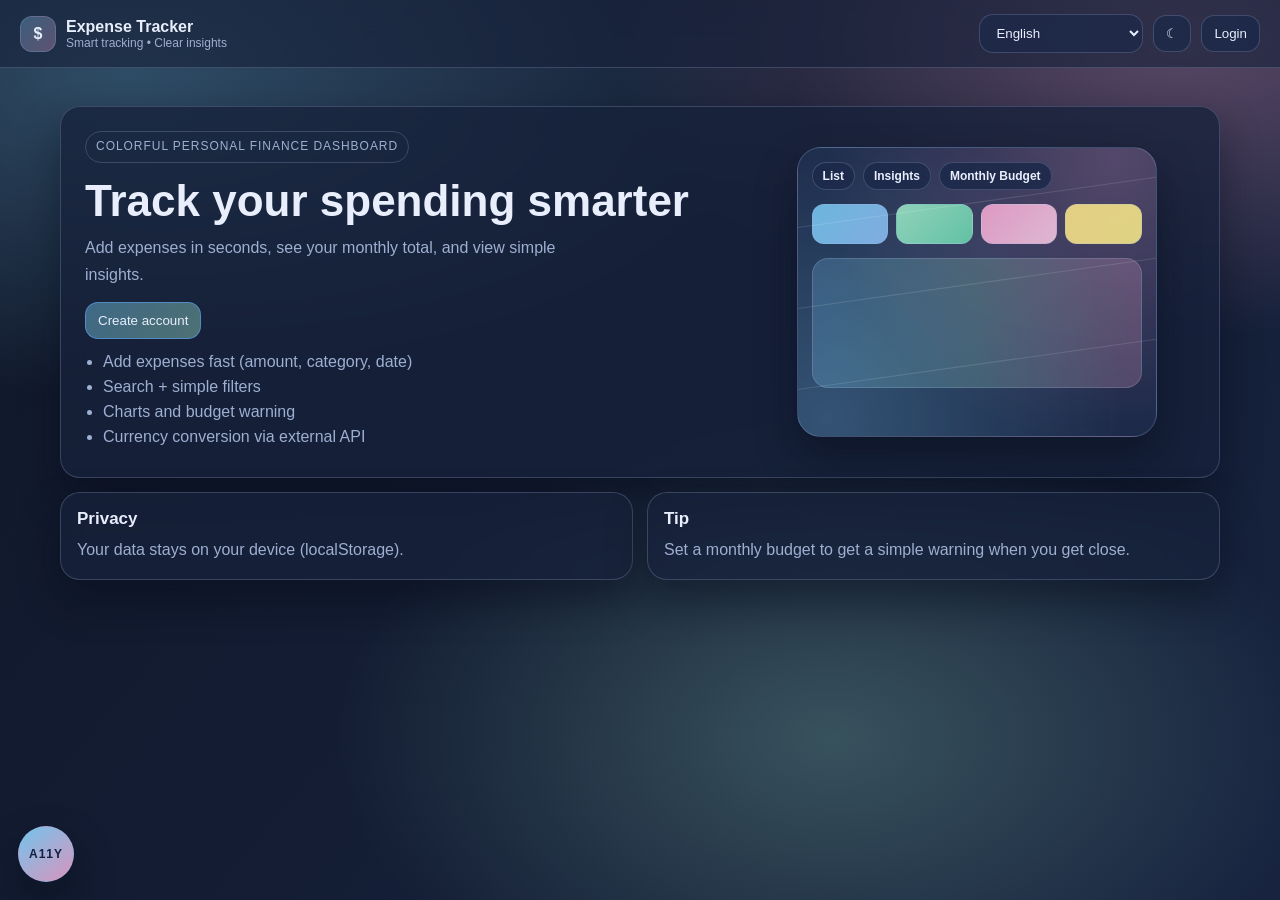
==== commit ace30dcc: "Fix financial quote API and translations" ====
--- a/index.html
+++ b/index.html
@@ -1,9 +1,9 @@
-<!DOCTYPE html>
+﻿<!DOCTYPE html>
 <html lang="en" dir="ltr">
 <head>
   <meta charset="UTF-8" />
   <meta name="viewport" content="width=device-width, initial-scale=1.0" />
-  <title>Expense Tracker</title>
+  <title data-i18n="appTitle">Expense Tracker</title>
   <link rel="stylesheet" href="css/landing.css" />
 </head>
 
@@ -15,15 +15,17 @@
     class="a11y-fab"
     type="button"
     aria-label="Accessibility"
+    data-i18n-aria="accessibility"
     aria-expanded="false"
     aria-controls="a11yPanel"
     title="Accessibility"
+    data-i18n-title="accessibility"
   >A11Y</button>
 
   <div id="a11yPanel" class="a11y-panel" role="dialog" aria-modal="true" aria-labelledby="a11yPanelTitle" hidden>
     <div class="a11y-panel-head">
       <h3 id="a11yPanelTitle" data-i18n="accessibility">Accessibility</h3>
-      <button id="a11yClose" class="a11y-close" type="button" aria-label="Close">x</button>
+      <button id="a11yClose" class="a11y-close" type="button" aria-label="Close" data-i18n-aria="close">x</button>
     </div>
     <div class="a11y-panel-body">
       <button class="a11y-opt" type="button" data-a11y="bigtext" data-i18n="biggerText">Bigger text</button>
@@ -34,24 +36,24 @@
   </div>
 
   <header class="topbar" role="banner">
-    <div class="brand" aria-label="Brand">
+    <div class="brand" aria-label="Brand" data-i18n-aria="brand">
       <span class="logo" aria-hidden="true">$</span>
       <div>
         <div class="title" data-i18n="appTitle">Expense Tracker</div>
-        <div class="sub" data-i18n="landingTag">Smart tracking • Clear insights</div>
+        <div class="sub" data-i18n="landingTag">Smart tracking â€¢ Clear insights</div>
       </div>
     </div>
 
     <div class="right-actions">
       <label class="sr-only" for="langSelect" data-i18n="language">Language</label>
-      <select id="langSelect" class="select" aria-label="Language">
-        <option value="en">English</option>
-        <option value="ar">العربية</option>
-        <option value="he">עברית</option>
+      <select id="langSelect" class="select" aria-label="Language" data-i18n-aria="language">
+        <option value="en" data-i18n="langEnglish">English</option>
+        <option value="ar" data-i18n="langArabic">Ø§Ù„Ø¹Ø±Ø¨ÙŠØ©</option>
+        <option value="he" data-i18n="langHebrew">×¢×‘×¨×™×ª</option>
       </select>
 
-      <button id="themeToggle" class="icon-btn" type="button" aria-label="Theme" title="Theme">
-        <span aria-hidden="true">☾</span>
+      <button id="themeToggle" class="icon-btn" type="button" aria-label="Theme" data-i18n-aria="theme" title="Theme" data-i18n-title="theme">
+        <span aria-hidden="true">â˜¾</span>
         <span class="sr-only" data-i18n="theme">Theme</span>
       </button>
 
@@ -60,9 +62,9 @@
   </header>
 
   <main id="main" class="wrap" role="main">
-    <section class="hero" aria-label="Intro">
+    <section class="hero" aria-label="Intro" data-i18n-aria="intro">
       <div class="hero-content">
-        <p class="eyebrow">Colorful personal finance dashboard</p>
+        <p class="eyebrow" data-i18n="landingEyebrow">Colorful personal finance dashboard</p>
         <h1 data-i18n="landingHeadline">Track your spending smarter</h1>
         <p data-i18n="landingText">
           Add expenses in seconds, see your monthly total, and view simple insights.
@@ -72,7 +74,7 @@
           <button class="btn primary" id="btnOpenRegister" data-i18n="register">Create account</button>
         </div>
 
-        <ul class="bullets" aria-label="Highlights">
+        <ul class="bullets" aria-label="Highlights" data-i18n-aria="highlights">
           <li data-i18n="landingB1">Add expenses fast (amount, category, date)</li>
           <li data-i18n="landingB2">Search + simple filters</li>
           <li data-i18n="landingB3">Charts and budget warning</li>
@@ -83,9 +85,9 @@
       <div class="hero-image" aria-hidden="true">
         <div class="glass">
           <div class="glass-head">
-            <span class="pill">List</span>
-            <span class="pill">Insights</span>
-            <span class="pill">Budget</span>
+            <span class="pill" data-i18n="tabList">List</span>
+            <span class="pill" data-i18n="tabInsights">Insights</span>
+            <span class="pill" data-i18n="budgetTitle">Budget</span>
           </div>
           <div class="metric-strip">
             <div class="mini-card one"></div>
@@ -101,7 +103,7 @@
       </div>
     </section>
 
-    <section class="info" aria-label="Info">
+    <section class="info" aria-label="Info" data-i18n-aria="info">
       <div class="info-card">
         <h2 data-i18n="landingPrivacyTitle">Privacy</h2>
         <p data-i18n="landingPrivacyText">
@@ -119,7 +121,7 @@
     <div class="modal-card">
       <div class="modal-head">
         <h3 id="loginTitle" data-i18n="login">Login</h3>
-        <button class="icon-btn" data-close="login" aria-label="Close">x</button>
+        <button class="icon-btn" data-close="login" aria-label="Close" data-i18n-aria="close">x</button>
       </div>
 
       <form id="loginForm" novalidate>
@@ -149,7 +151,7 @@
     <div class="modal-card">
       <div class="modal-head">
         <h3 id="registerTitle" data-i18n="register">Create account</h3>
-        <button class="icon-btn" data-close="register" aria-label="Close">x</button>
+        <button class="icon-btn" data-close="register" aria-label="Close" data-i18n-aria="close">x</button>
       </div>
 
       <form id="registerForm" novalidate>
@@ -186,3 +188,5 @@
   <script src="js/landing.js"></script>
 </body>
 </html>
+
+
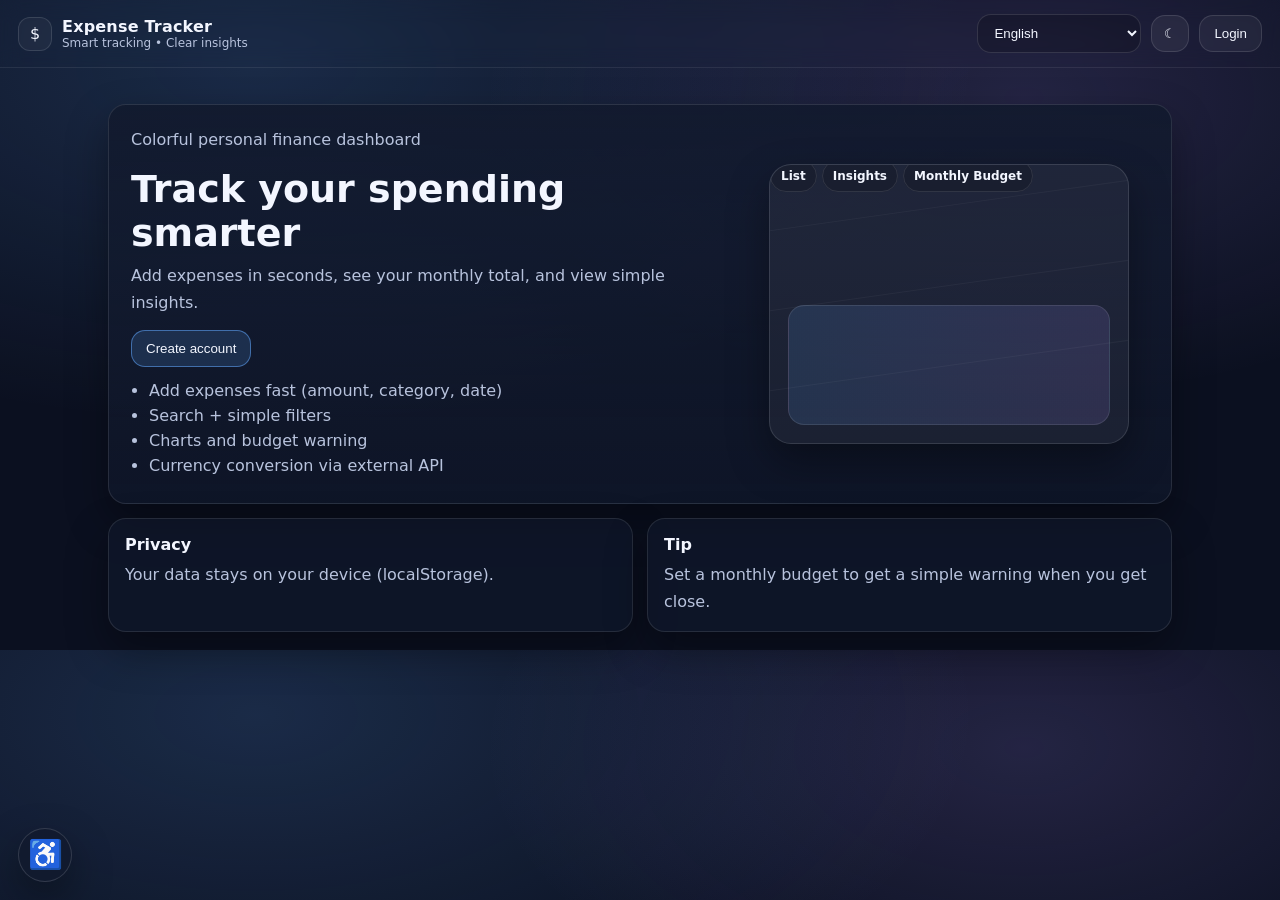
==== commit 2a8435e3: "Accessibility improvements" ====
--- a/index.html
+++ b/index.html
@@ -1,4 +1,4 @@
-﻿<!DOCTYPE html>
+<!DOCTYPE html>
 <html lang="en" dir="ltr">
 <head>
   <meta charset="UTF-8" />
@@ -20,7 +20,7 @@
     aria-controls="a11yPanel"
     title="Accessibility"
     data-i18n-title="accessibility"
-  >A11Y</button>
+  ><span aria-hidden="true">♿</span></button>
 
   <div id="a11yPanel" class="a11y-panel" role="dialog" aria-modal="true" aria-labelledby="a11yPanelTitle" hidden>
     <div class="a11y-panel-head">
@@ -30,7 +30,6 @@
     <div class="a11y-panel-body">
       <button class="a11y-opt" type="button" data-a11y="bigtext" data-i18n="biggerText">Bigger text</button>
       <button class="a11y-opt" type="button" data-a11y="contrast" data-i18n="highContrast">High contrast</button>
-      <button class="a11y-opt" type="button" data-a11y="underline" data-i18n="underlineLinks">Underline links</button>
       <button class="a11y-opt danger" type="button" data-a11y="reset" data-i18n="a11yReset">Reset</button>
     </div>
   </div>
--- a/css/landing.css
+++ b/css/landing.css
@@ -1,577 +1,324 @@
-:root {
-  --accent1: #7dd3fc;
-  --accent2: #a7f3d0;
-  --accent3: #f9a8d4;
-  --accent4: #fde68a;
-
-  --bg: #101729;
-  --bg-soft: #17233f;
-  --surface: rgba(23, 33, 58, 0.76);
-  --surface-strong: #1d2a4a;
-  --text: #e8eefc;
-  --muted: #9eafd1;
-  --border: rgba(167, 184, 227, 0.24);
-  --primary: #82c7ff;
-  --danger: #ff6477;
-  --shadow: 0 20px 40px rgba(5, 10, 20, 0.44);
-  --radius: 20px;
-}
-
-html[data-theme="light"] {
-  --bg: #f7f6fc;
-  --bg-soft: #edf8ed;
-  --surface: rgba(255, 255, 255, 0.84);
-  --surface-strong: #ffffff;
-  --text: #132340;
-  --muted: #5b6787;
-  --border: rgba(107, 124, 165, 0.24);
-  --primary: #3b82f6;
-  --danger: #ef4444;
-  --shadow: 0 18px 36px rgba(79, 91, 128, 0.16);
-}
-
-[hidden] {
-  display: none !important;
-}
-
-* {
-  box-sizing: border-box;
-}
-
-html {
-  font-family: "Trebuchet MS", "Segoe UI", Tahoma, Verdana, sans-serif;
-  font-size: 16px;
-}
-
-body {
-  margin: 0;
-  min-height: 100vh;
-  color: var(--text);
-  background:
-    radial-gradient(1200px 580px at 10% 8%, rgba(125, 211, 252, 0.28), transparent 56%),
-    radial-gradient(980px 520px at 92% 4%, rgba(249, 168, 212, 0.3), transparent 58%),
-    radial-gradient(920px 580px at 65% 82%, rgba(167, 243, 208, 0.24), transparent 54%),
-    linear-gradient(130deg, var(--bg), var(--bg-soft));
-}
-
-body::before {
-  content: "";
-  position: fixed;
-  inset: 0;
-  pointer-events: none;
-  background-image: linear-gradient(rgba(255, 255, 255, 0.04) 1px, transparent 1px),
-    linear-gradient(90deg, rgba(255, 255, 255, 0.04) 1px, transparent 1px);
-  background-size: 34px 34px;
-  opacity: 0.15;
-  z-index: -1;
-}
-
-.sr-only {
-  position: absolute !important;
-  width: 1px;
-  height: 1px;
-  padding: 0;
-  margin: -1px;
-  overflow: hidden;
-  clip: rect(0, 0, 0, 0);
-  white-space: nowrap;
-  border: 0;
-}
-
-.skip-link {
-  position: absolute;
-  inset-inline-start: -999px;
-}
-
-.skip-link:focus {
-  inset-inline-start: 12px;
-  inset-block-start: 12px;
-  width: auto;
-  height: auto;
-  padding: 10px 12px;
-  border-radius: 12px;
-  border: 1px solid var(--border);
-  background: var(--surface-strong);
-  z-index: 9999;
-}
-
-:focus-visible {
-  outline: 3px solid color-mix(in srgb, var(--primary) 72%, #ffffff 28%);
-  outline-offset: 3px;
-}
-
-body.a11y-contrast {
-  --bg: #000;
-  --bg-soft: #000;
-  --surface: #050505;
-  --surface-strong: #050505;
-  --text: #ffffff;
-  --muted: #ffffff;
-  --border: #ffffff;
-  --primary: #ffffff;
-  --shadow: none;
-}
-
-body.a11y-bigtext {
-  font-size: 18px;
-}
-
-body.a11y-underline a,
-body.a11y-underline .link {
-  text-decoration: underline !important;
-}
-
-.topbar {
-  display: flex;
-  justify-content: space-between;
-  align-items: center;
-  gap: 12px;
-  flex-wrap: wrap;
-  padding: 14px 20px;
-  border-bottom: 1px solid var(--border);
-  position: sticky;
-  top: 0;
-  z-index: 40;
-  background: color-mix(in srgb, var(--surface) 80%, transparent);
-  backdrop-filter: blur(16px);
-}
-
-.brand {
-  display: flex;
-  align-items: center;
-  gap: 10px;
-}
-
-.logo {
-  width: 36px;
-  height: 36px;
-  border-radius: 12px;
-  display: grid;
-  place-items: center;
-  font-weight: 800;
-  border: 1px solid var(--border);
-  background: linear-gradient(135deg, rgba(125, 211, 252, 0.3), rgba(249, 168, 212, 0.3));
-}
-
-.title {
-  font-weight: 800;
-}
-
-.sub {
-  color: var(--muted);
-  font-size: 12px;
-}
-
-.right-actions {
-  display: flex;
-  align-items: center;
-  gap: 10px;
-  flex-wrap: wrap;
-}
-
-.wrap {
-  max-width: 1200px;
-  margin: 0 auto;
-  padding: 20px;
-}
-
-.hero {
-  margin-top: 18px;
-  border-radius: var(--radius);
-  border: 1px solid var(--border);
-  background: var(--surface);
-  box-shadow: var(--shadow);
-  backdrop-filter: blur(14px);
-  padding: 24px;
-  display: grid;
-  grid-template-columns: 1.2fr 0.8fr;
-  gap: 18px;
-}
-
-.eyebrow {
-  margin: 0 0 10px;
-  display: inline-flex;
-  align-items: center;
-  border-radius: 999px;
-  border: 1px solid var(--border);
-  padding: 5px 10px;
-  font-size: 12px;
-  letter-spacing: 0.08em;
-  text-transform: uppercase;
-  color: var(--muted);
-}
-
-.hero-content h1 {
-  margin: 0 0 10px;
-  font-size: clamp(30px, 4.4vw, 44px);
-  line-height: 1.1;
-}
-
-.hero-content p {
-  margin: 0 0 14px;
-  line-height: 1.65;
-  color: var(--muted);
-  max-width: 58ch;
-}
-
-.cta {
-  display: flex;
-  gap: 10px;
-  flex-wrap: wrap;
-  margin: 10px 0 14px;
-}
-
-.bullets {
-  margin: 12px 0 0;
-  padding-inline-start: 18px;
-  color: var(--muted);
-}
-
-.bullets li {
-  margin: 7px 0;
-}
-
-.hero-image {
-  display: flex;
-  align-items: center;
-  justify-content: center;
-}
-
-.glass {
-  width: 100%;
-  max-width: 360px;
-  min-height: 290px;
-  border-radius: 24px;
-  border: 1px solid var(--border);
-  background:
-    radial-gradient(130% 160% at 88% 4%, rgba(249, 168, 212, 0.25), transparent 62%),
-    radial-gradient(130% 170% at 8% 94%, rgba(125, 211, 252, 0.26), transparent 64%),
-    color-mix(in srgb, var(--surface-strong) 84%, transparent);
-  box-shadow: var(--shadow);
-  padding: 14px;
-  position: relative;
-  overflow: hidden;
-}
-
-.glass-head {
-  display: flex;
-  align-items: center;
-  gap: 8px;
-}
-
-.pill {
-  border-radius: 999px;
-  border: 1px solid var(--border);
-  background: color-mix(in srgb, var(--surface-strong) 88%, transparent);
-  padding: 6px 10px;
-  font-size: 12px;
-  font-weight: 700;
-}
-
-.metric-strip {
-  margin-top: 14px;
-  display: grid;
-  grid-template-columns: repeat(4, minmax(0, 1fr));
-  gap: 8px;
-}
-
-.mini-card {
-  height: 40px;
-  border-radius: 12px;
-  border: 1px solid var(--border);
-}
-
-.mini-card.one {
-  background: linear-gradient(135deg, rgba(125, 211, 252, 0.82), rgba(147, 197, 253, 0.82));
-}
-
-.mini-card.two {
-  background: linear-gradient(135deg, rgba(167, 243, 208, 0.82), rgba(110, 231, 183, 0.78));
-}
-
-.mini-card.three {
-  background: linear-gradient(135deg, rgba(249, 168, 212, 0.86), rgba(251, 207, 232, 0.84));
-}
-
-.mini-card.four {
-  background: linear-gradient(135deg, rgba(253, 230, 138, 0.86), rgba(254, 240, 138, 0.84));
-}
-
-.chart-mini {
-  margin-top: 14px;
-  height: 130px;
-  border-radius: 16px;
-  border: 1px solid var(--border);
-  background:
-    linear-gradient(90deg, rgba(125, 211, 252, 0.22), rgba(167, 243, 208, 0.2), rgba(249, 168, 212, 0.22));
-}
-
-.lines {
-  position: absolute;
-  inset: 0;
-  pointer-events: none;
-}
-
-.lines span {
-  position: absolute;
-  inset-inline-start: -40%;
-  width: 180%;
-  height: 1px;
-  background: rgba(255, 255, 255, 0.12);
-}
-
-.lines span:nth-child(1) {
-  inset-block-start: 54px;
-  transform: rotate(-8deg);
-}
-
-.lines span:nth-child(2) {
-  inset-block-start: 135px;
-  transform: rotate(-8deg);
-}
-
-.lines span:nth-child(3) {
-  inset-block-start: 216px;
-  transform: rotate(-8deg);
-}
-
-.info {
-  margin-top: 14px;
-  display: grid;
-  grid-template-columns: repeat(2, minmax(0, 1fr));
-  gap: 14px;
-}
-
-.info-card {
-  border-radius: var(--radius);
-  border: 1px solid var(--border);
-  background: var(--surface);
-  box-shadow: var(--shadow);
-  backdrop-filter: blur(12px);
-  padding: 16px;
-}
-
-.info-card h2 {
-  margin: 0 0 8px;
-  font-size: 17px;
-}
-
-.info-card p {
-  margin: 0;
-  color: var(--muted);
-  line-height: 1.6;
-}
-
-.btn,
-.icon-btn {
-  border: 1px solid var(--border);
-  border-radius: 13px;
-  padding: 10px 12px;
-  color: var(--text);
-  background: color-mix(in srgb, var(--surface-strong) 82%, transparent);
-  cursor: pointer;
-  transition: transform 0.22s ease, box-shadow 0.22s ease, border-color 0.22s ease;
-}
-
-.btn:hover,
-.icon-btn:hover {
-  transform: translateY(-1px);
-  border-color: color-mix(in srgb, var(--primary) 68%, #ffffff 32%);
-  box-shadow: 0 10px 24px rgba(21, 38, 70, 0.2);
-}
-
-.btn.primary {
-  background: linear-gradient(130deg, rgba(125, 211, 252, 0.4), rgba(167, 243, 208, 0.38));
-  border-color: rgba(96, 165, 250, 0.56);
-}
-
-.btn.full {
-  width: 100%;
-}
-
-.select,
-input {
-  border: 1px solid var(--border);
-  border-radius: 14px;
-  padding: 10px 12px;
-  color: var(--text);
-  background: color-mix(in srgb, var(--surface-strong) 78%, transparent);
-}
-
-input:focus,
-.select:focus {
-  border-color: color-mix(in srgb, var(--primary) 70%, #ffffff 30%);
-  box-shadow: 0 0 0 3px rgba(125, 211, 252, 0.24);
-}
-
-.modal {
-  position: fixed;
-  inset: 0;
-  background: rgba(7, 10, 18, 0.58);
-  display: flex;
-  align-items: center;
-  justify-content: center;
-  padding: 16px;
-  z-index: 100;
-}
-
-.modal-card {
-  width: min(430px, 100%);
-  border-radius: 18px;
-  border: 1px solid var(--border);
-  background: var(--surface-strong);
-  box-shadow: var(--shadow);
-  padding: 14px;
-}
-
-.modal-head {
-  display: flex;
-  align-items: center;
-  justify-content: space-between;
-  gap: 10px;
-}
-
-.lbl {
-  display: grid;
-  gap: 6px;
-  margin-top: 10px;
-}
-
-.lbl > span {
-  color: var(--muted);
-  font-size: 13px;
-}
-
-.errors {
-  margin-top: 10px;
-  border-radius: 12px;
-  border: 1px dashed rgba(239, 68, 68, 0.68);
-  background: rgba(239, 68, 68, 0.12);
-  padding: 10px;
-  display: none;
-}
-
-.switch {
-  margin: 12px 0 0;
-  font-size: 13px;
-  color: var(--muted);
-}
-
-.link {
-  border: 0;
-  background: transparent;
-  color: var(--text);
-  font-weight: 700;
-  cursor: pointer;
-}
-
-.a11y-fab {
+:root{
+  --a11y-font-scale: 1;
+  --bg:#0b1020;
+  --card:#121a2e;
+  --text:#f3f6ff;
+  --muted:#b8c3dd;
+  --border:#24314f;
+  --primary:#60a5fa;
+  --danger:#ff4d4f;
+  --shadow: 0 18px 40px rgba(0,0,0,.35);
+  --radius:18px;
+}
+
+html[data-theme="light"]{
+  --bg:#f5f7fb;
+  --card:#ffffff;
+  --text:#0b1220;
+  --muted:#475569;
+  --border:#d6dee9;
+  --primary:#2563eb;
+  --shadow: 0 12px 30px rgba(2,6,23,.10);
+}
+
+/* Accessibility UI */
+.a11y-fab{
   position: fixed;
   inset-inline-start: 18px;
   inset-block-end: 18px;
-  width: 56px;
-  height: 56px;
+  width: 54px;
+  height: 54px;
   border-radius: 999px;
-  border: 1px solid var(--border);
-  background: linear-gradient(140deg, rgba(125, 211, 252, 0.92), rgba(249, 168, 212, 0.86));
-  color: #12213f;
-  font-size: 12px;
-  font-weight: 800;
-  letter-spacing: 0.08em;
-  box-shadow: var(--shadow);
+  border: 1px solid rgba(255,255,255,.14);
+  background: rgba(18,26,46,.85);
+  color: #fff;
+  box-shadow: 0 16px 40px rgba(0,0,0,.35);
   cursor: pointer;
-  z-index: 140;
-}
-
-.a11y-panel {
+  z-index: 9999;
+  display: grid;
+  place-items: center;
+  font-size: 1.75rem;
+  line-height: 1;
+}
+.a11y-fab span{
+  display: block;
+  font-size: inherit;
+  line-height: 1;
+}
+html[data-theme="light"] .a11y-fab{
+  background: rgba(15,23,42,.88);
+  border-color: rgba(2,6,23,.18);
+}
+.a11y-panel[hidden]{ display:none; }
+.a11y-panel{
   position: fixed;
   inset-inline-start: 18px;
-  inset-block-end: 84px;
+  inset-block-end: 86px;
   width: min(300px, 92vw);
   border-radius: 16px;
-  border: 1px solid var(--border);
-  background: var(--surface-strong);
-  box-shadow: var(--shadow);
-  z-index: 150;
+  border: 1px solid rgba(255,255,255,.14);
+  background: rgba(18,26,46,.92);
+  box-shadow: 0 20px 50px rgba(0,0,0,.45);
+  z-index: 10000;
   overflow: hidden;
 }
-
-.a11y-panel-head {
-  display: flex;
-  align-items: center;
-  justify-content: space-between;
+html[data-theme="light"] .a11y-panel{
+  background: rgba(255,255,255,.98);
+  border-color: rgba(2,6,23,.12);
+  box-shadow: 0 20px 50px rgba(2,6,23,.16);
+}
+.a11y-panel-head{
+  display:flex;
+  align-items:center;
+  justify-content:space-between;
   padding: 12px;
-  border-bottom: 1px solid var(--border);
-}
-
-.a11y-panel-head h3 {
-  margin: 0;
-  font-size: 14px;
-}
-
-.a11y-close {
-  border: 1px solid var(--border);
+  border-bottom: 1px solid rgba(255,255,255,.10);
+}
+html[data-theme="light"] .a11y-panel-head{ border-bottom: 1px solid rgba(2,6,23,.08); }
+.a11y-panel-head h3{ margin:0; font-size: 0.875rem; }
+.a11y-close{
+  border: 1px solid rgba(255,255,255,.14);
+  background: rgba(255,255,255,.06);
+  color: #fff;
   border-radius: 10px;
   padding: 6px 10px;
-  background: color-mix(in srgb, var(--surface-strong) 90%, transparent);
+  cursor: pointer;
+}
+html[data-theme="light"] .a11y-close{ color: var(--text); border-color: rgba(2,6,23,.12); background: rgba(2,6,23,.04); }
+.a11y-panel-body{
+  padding: 12px;
+  display:flex;
+  flex-direction:column;
+  gap: 10px;
+}
+.a11y-opt{
+  width: 100%;
+  border: 1px solid rgba(255,255,255,.12);
+  background: rgba(255,255,255,.05);
+  color: #fff;
+  padding: 10px 12px;
+  border-radius: 12px;
+  cursor: pointer;
+  text-align: start;
+}
+html[data-theme="light"] .a11y-opt{ color: var(--text); border-color: rgba(2,6,23,.12); background: rgba(2,6,23,.04); }
+.a11y-opt.danger{
+  border-color: rgba(255,77,79,.55);
+  background: rgba(255,77,79,.12);
+}
+
+body.a11y-contrast{
+  --bg:#000;
+  --card:#0a0a0a;
+  --text:#fff;
+  --muted:#e5e5e5;
+  --border:#fff;
+  --primary:#fff;
+  --shadow:none;
+}
+
+*{ box-sizing:border-box; }
+html{ font-family: system-ui, -apple-system, Segoe UI, Arial; font-size: calc(16px * var(--a11y-font-scale, 1)); }
+body{
+  margin:0;
+  background:
+    radial-gradient(1200px 600px at 20% 10%, rgba(96,165,250,.18), transparent 60%),
+    radial-gradient(900px 500px at 80% 15%, rgba(167,139,250,.16), transparent 60%),
+    var(--bg);
+  color:var(--text);
+}
+
+.sr-only{
+  position:absolute !important;
+  width:1px; height:1px;
+  padding:0; margin:-1px;
+  overflow:hidden; clip:rect(0,0,0,0);
+  white-space:nowrap; border:0;
+}
+.skip-link{ position:absolute; inset-inline-start:-999px; }
+.skip-link:focus{
+  inset-inline-start:12px;
+  inset-block-start:12px;
+  width:auto; height:auto;
+  padding:10px 12px;
+  border-radius:12px;
+  background:#111827;
+  border:2px solid var(--border);
+  z-index:9999;
+}
+:focus-visible{ outline: 3px solid rgba(96,165,250,.95); outline-offset:3px; }
+body.a11y-contrast :focus-visible{ outline: 3px solid #fff; }
+
+.topbar{
+  padding:14px 18px;
+  display:flex;
+  justify-content:space-between;
+  align-items:center;
+  gap:12px;
+  flex-wrap:wrap;
+  border-bottom:1px solid rgba(255,255,255,.08);
+  backdrop-filter: blur(10px);
+}
+
+.brand{ display:flex; align-items:center; gap:10px; }
+.logo{
+  width:34px; height:34px;
+  display:inline-flex; align-items:center; justify-content:center;
+  border:1px solid rgba(255,255,255,.12);
+  border-radius:12px;
+  background: rgba(255,255,255,.04);
+}
+html[data-theme="light"] .logo{ border-color: rgba(2,6,23,.12); background: rgba(2,6,23,.03); }
+.title{ font-weight:850; letter-spacing:.2px; }
+.sub{ color:var(--muted); font-size: 0.75rem; }
+.right-actions{ display:flex; gap:10px; flex-wrap:wrap; align-items:center; }
+
+.wrap{ max-width:1100px; margin:0 auto; padding:18px; }
+
+.hero{
+  margin-top:18px;
+  border:1px solid rgba(255,255,255,.10);
+  border-radius: var(--radius);
+  padding: 22px;
+  background: linear-gradient(180deg, rgba(18,26,46,.92), rgba(18,26,46,.55));
+  box-shadow: var(--shadow);
+  display:grid;
+  grid-template-columns: 1.2fr .8fr;
+  gap:18px;
+}
+html[data-theme="light"] .hero{
+  border-color: rgba(2,6,23,.08);
+  background: linear-gradient(180deg, rgba(255,255,255,.96), rgba(255,255,255,.85));
+}
+@media (max-width: 900px){ .hero{ grid-template-columns: 1fr; } }
+
+.hero-content h1{ margin:0 0 8px 0; font-size: clamp(1.75rem, 4vw, 2.375rem); }
+.hero-content p{ margin:0 0 14px 0; color:var(--muted); line-height:1.65; max-width: 60ch; }
+
+.cta{ display:flex; gap:10px; flex-wrap:wrap; margin: 10px 0 14px; }
+
+.btn{
+  border:1px solid rgba(255,255,255,.12);
+  background: rgba(255,255,255,.05);
   color: var(--text);
-  cursor: pointer;
-}
-
-.a11y-panel-body {
-  padding: 12px;
-  display: grid;
-  gap: 10px;
-}
-
-.a11y-opt {
-  width: 100%;
-  border: 1px solid var(--border);
-  border-radius: 12px;
+  padding:10px 14px;
+  border-radius:14px;
+  cursor:pointer;
+}
+html[data-theme="light"] .btn{
+  border-color: rgba(2,6,23,.12);
+  background: rgba(2,6,23,.03);
+}
+.btn.primary{ border-color: rgba(96,165,250,.55); background: rgba(96,165,250,.16); }
+.btn.full{ width:100%; }
+
+.select{
+  border:1px solid rgba(255,255,255,.12);
+  background: rgba(0,0,0,.18);
+  color: var(--text);
+  padding:10px 12px;
+  border-radius:14px;
+}
+html[data-theme="light"] .select{
+  border-color: rgba(2,6,23,.12);
+  background: rgba(2,6,23,.03);
+}
+
+.bullets{ margin: 12px 0 0 0; padding-inline-start:18px; color:var(--muted); }
+.bullets li{ margin: 6px 0; }
+
+.hero-image{ display:flex; align-items:center; justify-content:center; }
+.glass{
+  width:100%; max-width:360px; height:280px;
+  border-radius: 22px;
+  border:1px solid rgba(255,255,255,.12);
+  background: rgba(255,255,255,.05);
+  box-shadow: var(--shadow);
+  position:relative;
+  overflow:hidden;
+}
+html[data-theme="light"] .glass{
+  border-color: rgba(2,6,23,.12);
+  background: rgba(2,6,23,.03);
+}
+.card-mini{ position:absolute; inset-block-start:14px; inset-inline-start:14px; display:flex; gap:8px; }
+.pill{ padding:8px 10px; border-radius:999px; border:1px solid rgba(255,255,255,.10); background: rgba(0,0,0,.18); font-weight:750; font-size: 0.75rem; }
+html[data-theme="light"] .pill{ border-color: rgba(2,6,23,.12); background: rgba(2,6,23,.03); }
+.chart-mini{ position:absolute; inset-block-end:18px; inset-inline:18px; height:120px; border-radius:16px;
+  background: linear-gradient(90deg, rgba(96,165,250,.14), rgba(167,139,250,.14));
+  border:1px solid rgba(255,255,255,.10);
+}
+html[data-theme="light"] .chart-mini{ border-color: rgba(2,6,23,.10); }
+.lines{ position:absolute; inset:0; opacity:.6; }
+.lines span{ position:absolute; inset-inline-start:-40%; width:180%; height:1px; background: rgba(255,255,255,.07); }
+.lines span:nth-child(1){ inset-block-start:40px; transform: rotate(-8deg); }
+.lines span:nth-child(2){ inset-block-start:120px; transform: rotate(-8deg); }
+.lines span:nth-child(3){ inset-block-start:200px; transform: rotate(-8deg); }
+
+.info{
+  display:grid;
+  grid-template-columns: 1fr 1fr;
+  gap:14px;
+  margin-top: 14px;
+}
+@media (max-width: 900px){ .info{ grid-template-columns: 1fr; } }
+
+.info-card{
+  border:1px solid rgba(255,255,255,.10);
+  background: rgba(18,26,46,.55);
+  border-radius: var(--radius);
+  padding: 16px;
+  box-shadow: var(--shadow);
+}
+html[data-theme="light"] .info-card{
+  border-color: rgba(2,6,23,.10);
+  background: rgba(255,255,255,.85);
+  box-shadow: 0 12px 30px rgba(2,6,23,.08);
+}
+.info-card h2{ margin:0 0 8px 0; font-size: 1rem; }
+.info-card p{ margin:0; color:var(--muted); line-height:1.65; }
+
+.modal[hidden]{ display:none; }
+.modal{ position:fixed; inset:0; background: rgba(0,0,0,.55); display:flex; align-items:center; justify-content:center; padding: 18px; }
+.modal-card{
+  width: min(420px, 100%);
+  border-radius: 18px;
+  border:1px solid rgba(255,255,255,.12);
+  background: rgba(18,26,46,.96);
+  box-shadow: var(--shadow);
+  padding: 14px;
+}
+html[data-theme="light"] .modal-card{
+  border-color: rgba(2,6,23,.12);
+  background: rgba(255,255,255,.98);
+  box-shadow: 0 18px 40px rgba(2,6,23,.14);
+}
+.modal-head{ display:flex; align-items:center; justify-content:space-between; gap:10px; }
+.icon-btn{ border:1px solid rgba(255,255,255,.12); background: rgba(255,255,255,.06); color:var(--text);
+  border-radius: 14px; padding:10px 12px; cursor:pointer; }
+html[data-theme="light"] .icon-btn{ border-color: rgba(2,6,23,.12); background: rgba(2,6,23,.03); color: var(--text); }
+
+.lbl{ display:flex; flex-direction:column; gap:6px; margin-top:10px; color:var(--muted); font-size: 0.8125rem; }
+input{
+  border:1px solid rgba(255,255,255,.12);
+  background: rgba(0,0,0,.20);
+  color: var(--text);
   padding: 10px 12px;
-  text-align: left;
-  color: var(--text);
-  background: color-mix(in srgb, var(--surface-strong) 90%, transparent);
-  cursor: pointer;
-}
-
-.a11y-opt.danger {
-  border-color: rgba(239, 68, 68, 0.58);
-  background: rgba(239, 68, 68, 0.12);
-}
-
-@media (max-width: 960px) {
-  .hero {
-    grid-template-columns: 1fr;
-  }
-
-  .info {
-    grid-template-columns: 1fr;
-  }
-}
-
-@media (max-width: 620px) {
-  .wrap {
-    padding: 14px;
-  }
-
-  .topbar {
-    padding: 12px 14px;
-  }
-
-  .hero,
-  .info-card {
-    border-radius: 16px;
-    padding: 14px;
-  }
-}
-
-@media (prefers-reduced-motion: reduce) {
-  *,
-  *::before,
-  *::after {
-    animation: none !important;
-    transition: none !important;
-    scroll-behavior: auto !important;
-  }
-}
+  border-radius: 14px;
+}
+html[data-theme="light"] input{ border-color: rgba(2,6,23,.12); background: rgba(2,6,23,.03); }
+
+.errors{
+  margin-top:10px;
+  border:1px dashed rgba(255,77,79,.55);
+  background: rgba(255,77,79,.10);
+  border-radius: 14px;
+  padding: 10px;
+  display:none;
+}
+.switch{ margin: 12px 0 0; color: var(--muted); font-size: 0.8125rem; }
+.link{ background: none; border: 0; color: var(--text); cursor: pointer; font-weight: 750; }
+
+@media (prefers-reduced-motion: reduce){
+  *{ scroll-behavior:auto !important; transition:none !important; animation:none !important; }
+}
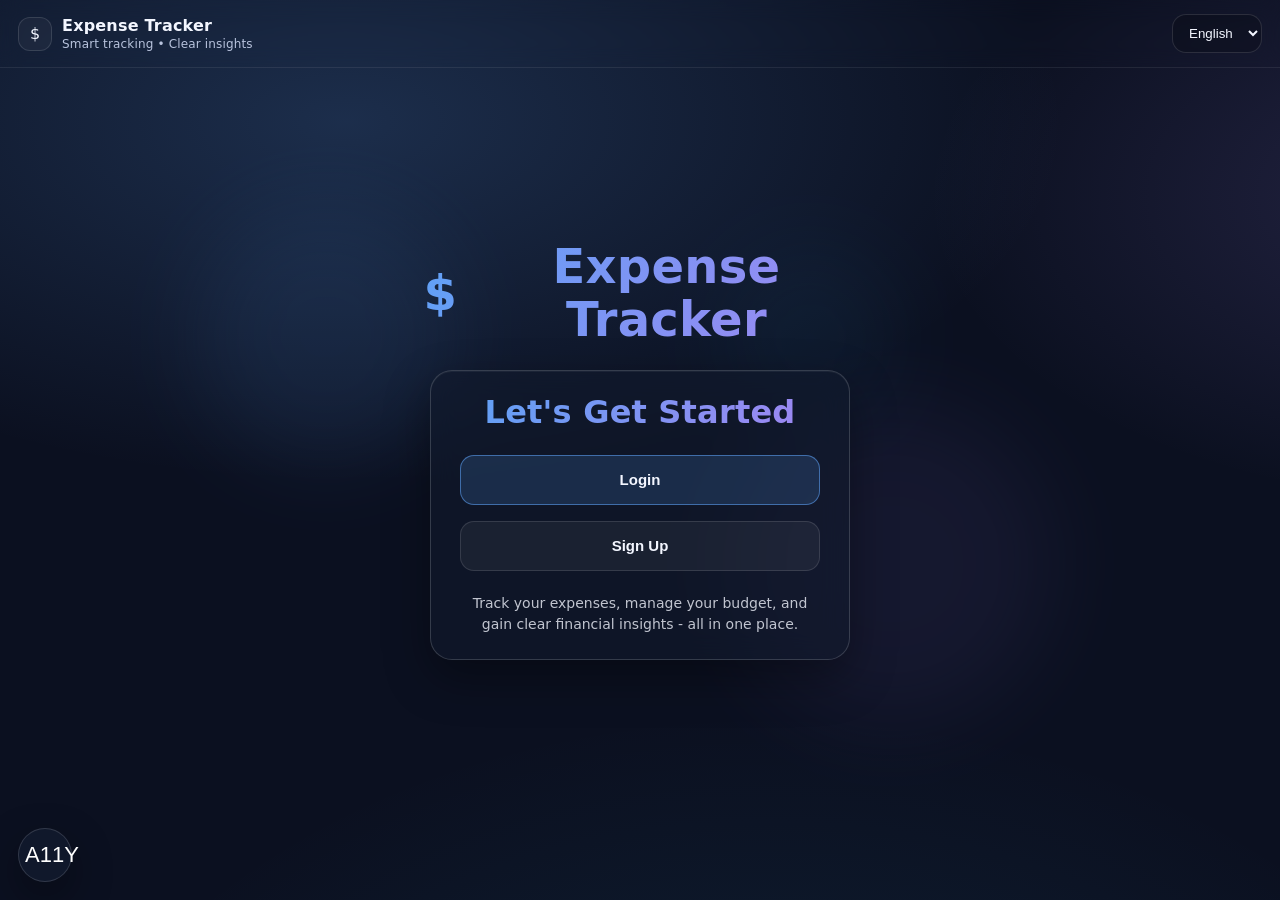
==== commit 9418a109: "update landing page and i18n" ====
--- a/index.html
+++ b/index.html
@@ -1,4 +1,4 @@
-<!DOCTYPE html>
+﻿<!DOCTYPE html>
 <html lang="en" dir="ltr">
 <head>
   <meta charset="UTF-8" />
@@ -20,7 +20,7 @@
     aria-controls="a11yPanel"
     title="Accessibility"
     data-i18n-title="accessibility"
-  ><span aria-hidden="true">♿</span></button>
+  >A11Y</button>
 
   <div id="a11yPanel" class="a11y-panel" role="dialog" aria-modal="true" aria-labelledby="a11yPanelTitle" hidden>
     <div class="a11y-panel-head">
@@ -30,6 +30,7 @@
     <div class="a11y-panel-body">
       <button class="a11y-opt" type="button" data-a11y="bigtext" data-i18n="biggerText">Bigger text</button>
       <button class="a11y-opt" type="button" data-a11y="contrast" data-i18n="highContrast">High contrast</button>
+      <button class="a11y-opt" type="button" data-a11y="underline" data-i18n="underlineLinks">Underline links</button>
       <button class="a11y-opt danger" type="button" data-a11y="reset" data-i18n="a11yReset">Reset</button>
     </div>
   </div>
@@ -37,9 +38,9 @@
   <header class="topbar" role="banner">
     <div class="brand" aria-label="Brand" data-i18n-aria="brand">
       <span class="logo" aria-hidden="true">$</span>
-      <div>
+      <div class="brand-copy">
         <div class="title" data-i18n="appTitle">Expense Tracker</div>
-        <div class="sub" data-i18n="landingTag">Smart tracking â€¢ Clear insights</div>
+        <p class="tagline" data-i18n="landingTag">Smart tracking • Clear insights</p>
       </div>
     </div>
 
@@ -47,139 +48,119 @@
       <label class="sr-only" for="langSelect" data-i18n="language">Language</label>
       <select id="langSelect" class="select" aria-label="Language" data-i18n-aria="language">
         <option value="en" data-i18n="langEnglish">English</option>
-        <option value="ar" data-i18n="langArabic">Ø§Ù„Ø¹Ø±Ø¨ÙŠØ©</option>
-        <option value="he" data-i18n="langHebrew">×¢×‘×¨×™×ª</option>
+        <option value="ar" data-i18n="langArabic">العربية</option>
+        <option value="he" data-i18n="langHebrew">עברית</option>
       </select>
-
-      <button id="themeToggle" class="icon-btn" type="button" aria-label="Theme" data-i18n-aria="theme" title="Theme" data-i18n-title="theme">
-        <span aria-hidden="true">â˜¾</span>
-        <span class="sr-only" data-i18n="theme">Theme</span>
-      </button>
-
-      <button class="btn" id="btnOpenLogin" data-i18n="login">Login</button>
     </div>
   </header>
 
   <main id="main" class="wrap" role="main">
-    <section class="hero" aria-label="Intro" data-i18n-aria="intro">
-      <div class="hero-content">
-        <p class="eyebrow" data-i18n="landingEyebrow">Colorful personal finance dashboard</p>
-        <h1 data-i18n="landingHeadline">Track your spending smarter</h1>
-        <p data-i18n="landingText">
-          Add expenses in seconds, see your monthly total, and view simple insights.
-        </p>
+    <section id="landingView" class="landing-view" aria-label="Landing" data-i18n-aria="intro">
+      <span class="landing-blob landing-blob-a" aria-hidden="true"></span>
+      <span class="landing-blob landing-blob-b" aria-hidden="true"></span>
+      <span class="landing-blob landing-blob-c" aria-hidden="true"></span>
 
-        <div class="cta">
-          <button class="btn primary" id="btnOpenRegister" data-i18n="register">Create account</button>
-        </div>
+      <div class="landing-stack">
+        <h1 class="landing-brand">
+          <span class="landing-brand-icon" aria-hidden="true">$</span>
+          <span data-i18n="appTitle">Expense Tracker</span>
+        </h1>
 
-        <ul class="bullets" aria-label="Highlights" data-i18n-aria="highlights">
-          <li data-i18n="landingB1">Add expenses fast (amount, category, date)</li>
-          <li data-i18n="landingB2">Search + simple filters</li>
-          <li data-i18n="landingB3">Charts and budget warning</li>
-          <li data-i18n="landingB4">Currency conversion via external API</li>
-        </ul>
-      </div>
-
-      <div class="hero-image" aria-hidden="true">
-        <div class="glass">
-          <div class="glass-head">
-            <span class="pill" data-i18n="tabList">List</span>
-            <span class="pill" data-i18n="tabInsights">Insights</span>
-            <span class="pill" data-i18n="budgetTitle">Budget</span>
+        <div class="landing-glass-card">
+          <h2 class="landing-title" data-i18n="letsGetStarted">Let's Get Started</h2>
+          <div class="landing-actions">
+            <button class="btn primary auth-cta" id="btnOpenLogin" type="button" data-i18n="login">Login</button>
+            <button class="btn auth-cta" id="btnOpenRegister" type="button" data-i18n="signup">Sign Up</button>
           </div>
-          <div class="metric-strip">
-            <div class="mini-card one"></div>
-            <div class="mini-card two"></div>
-            <div class="mini-card three"></div>
-            <div class="mini-card four"></div>
-          </div>
-          <div class="chart-mini"></div>
-          <div class="lines">
-            <span></span><span></span><span></span>
-          </div>
+          <p class="landing-description" data-i18n="landingDesc">Track your expenses, manage your budget, and gain clear financial insights - all in one place.</p>
         </div>
       </div>
     </section>
 
-    <section class="info" aria-label="Info" data-i18n-aria="info">
-      <div class="info-card">
-        <h2 data-i18n="landingPrivacyTitle">Privacy</h2>
-        <p data-i18n="landingPrivacyText">
-          Your data stays on your device (localStorage).
-        </p>
+    <section id="loginView" class="auth-view" hidden aria-labelledby="loginTitle">
+      <div class="auth-view-card">
+        <aside class="auth-decor" aria-hidden="true">
+          <span class="blob blob-a"></span>
+          <span class="blob blob-b"></span>
+          <span class="grid-lines"></span>
+        </aside>
+
+        <section class="auth-form-pane">
+          <div class="auth-head">
+            <h2 id="loginTitle" data-i18n="login">Login</h2>
+          </div>
+
+          <form id="loginForm" novalidate>
+            <label class="lbl" for="loginEmail">
+              <span data-i18n="email">Email</span>
+              <input type="email" id="loginEmail" autocomplete="email" required />
+            </label>
+
+            <label class="lbl" for="loginPassword">
+              <span data-i18n="password">Password</span>
+              <input type="password" id="loginPassword" autocomplete="current-password" required />
+            </label>
+
+            <div id="loginErrors" class="errors" aria-live="polite"></div>
+
+            <button class="btn primary full" type="submit" data-i18n="login">Login</button>
+          </form>
+
+          <p class="switch">
+            <span data-i18n="authNoAccountQ">Don't have an account?</span>
+            <button class="link" id="toRegister" type="button" data-i18n="signup">Sign Up</button>
+          </p>
+        </section>
       </div>
-      <div class="info-card">
-        <h2 data-i18n="landingTipTitle">Tip</h2>
-        <p data-i18n="landingTipText">Set a monthly budget to get a simple warning when you get close.</p>
+    </section>
+
+    <section id="registerView" class="auth-view" hidden aria-labelledby="registerTitle">
+      <div class="auth-view-card">
+        <aside class="auth-decor auth-decor-alt" aria-hidden="true">
+          <span class="blob blob-a"></span>
+          <span class="blob blob-b"></span>
+          <span class="grid-lines"></span>
+        </aside>
+
+        <section class="auth-form-pane">
+          <div class="auth-head">
+            <h2 id="registerTitle" data-i18n="signup">Sign Up</h2>
+          </div>
+
+          <form id="registerForm" novalidate>
+            <label class="lbl" for="regName">
+              <span data-i18n="firstNameOptional">First name (optional)</span>
+              <input type="text" id="regName" autocomplete="given-name" />
+            </label>
+
+            <label class="lbl" for="regEmail">
+              <span data-i18n="email">Email</span>
+              <input type="email" id="regEmail" autocomplete="email" required />
+            </label>
+
+            <label class="lbl" for="regPassword">
+              <span data-i18n="password">Password</span>
+              <input type="password" id="regPassword" autocomplete="new-password" required />
+            </label>
+
+            <label class="lbl" for="regConfirmPassword">
+              <span data-i18n="confirmPassword">Confirm password</span>
+              <input type="password" id="regConfirmPassword" autocomplete="new-password" required />
+            </label>
+
+            <div id="registerErrors" class="errors" aria-live="polite"></div>
+
+            <button class="btn primary full" type="submit" data-i18n="createAccount">Create Account</button>
+          </form>
+
+          <p class="switch">
+            <span data-i18n="authHaveAccountQ">Already have an account?</span>
+            <button class="link" id="toLogin" type="button" data-i18n="login">Login</button>
+          </p>
+        </section>
       </div>
     </section>
   </main>
-
-  <div class="modal" id="loginModal" role="dialog" aria-modal="true" aria-labelledby="loginTitle" hidden>
-    <div class="modal-card">
-      <div class="modal-head">
-        <h3 id="loginTitle" data-i18n="login">Login</h3>
-        <button class="icon-btn" data-close="login" aria-label="Close" data-i18n-aria="close">x</button>
-      </div>
-
-      <form id="loginForm" novalidate>
-        <label class="lbl">
-          <span data-i18n="email">Email</span>
-          <input type="email" id="loginEmail" autocomplete="email" required />
-        </label>
-
-        <label class="lbl">
-          <span data-i18n="password">Password</span>
-          <input type="password" id="loginPassword" autocomplete="current-password" required />
-        </label>
-
-        <div id="loginErrors" class="errors" aria-live="polite"></div>
-
-        <button class="btn primary full" type="submit" data-i18n="login">Login</button>
-      </form>
-
-      <p class="switch">
-        <span data-i18n="noAccount">No account?</span>
-        <button class="link" id="toRegister" type="button" data-i18n="register">Create account</button>
-      </p>
-    </div>
-  </div>
-
-  <div class="modal" id="registerModal" role="dialog" aria-modal="true" aria-labelledby="registerTitle" hidden>
-    <div class="modal-card">
-      <div class="modal-head">
-        <h3 id="registerTitle" data-i18n="register">Create account</h3>
-        <button class="icon-btn" data-close="register" aria-label="Close" data-i18n-aria="close">x</button>
-      </div>
-
-      <form id="registerForm" novalidate>
-        <label class="lbl">
-          <span data-i18n="fullName">Full name</span>
-          <input type="text" id="regName" autocomplete="name" required />
-        </label>
-
-        <label class="lbl">
-          <span data-i18n="email">Email</span>
-          <input type="email" id="regEmail" autocomplete="email" required />
-        </label>
-
-        <label class="lbl">
-          <span data-i18n="password">Password</span>
-          <input type="password" id="regPassword" autocomplete="new-password" required />
-        </label>
-
-        <div id="registerErrors" class="errors" aria-live="polite"></div>
-
-        <button class="btn primary full" type="submit" data-i18n="register">Create account</button>
-      </form>
-
-      <p class="switch">
-        <span data-i18n="haveAccount">Already have an account?</span>
-        <button class="link" id="toLogin" type="button" data-i18n="login">Login</button>
-      </p>
-    </div>
-  </div>
 
   <script src="js/i18n.js"></script>
   <script src="js/a11y.js"></script>
--- a/css/landing.css
+++ b/css/landing.css
@@ -1,5 +1,4 @@
 :root{
-  --a11y-font-scale: 1;
   --bg:#0b1020;
   --card:#121a2e;
   --text:#f3f6ff;
@@ -7,6 +6,13 @@
   --border:#24314f;
   --primary:#60a5fa;
   --danger:#ff4d4f;
+  --surface-glass: rgba(18,26,46,.58);
+  --surface-stroke: rgba(255,255,255,.16);
+  --surface-highlight: rgba(255,255,255,.05);
+  --btn-glow: rgba(96,165,250,.30);
+  --blob-a: rgba(96,165,250,.20);
+  --blob-b: rgba(167,139,250,.16);
+  --blob-c: rgba(56,189,248,.12);
   --shadow: 0 18px 40px rgba(0,0,0,.35);
   --radius:18px;
 }
@@ -18,7 +24,72 @@
   --muted:#475569;
   --border:#d6dee9;
   --primary:#2563eb;
+  --surface-glass: rgba(255,255,255,.64);
+  --surface-stroke: rgba(2,6,23,.14);
+  --surface-highlight: rgba(2,6,23,.04);
+  --btn-glow: rgba(37,99,235,.22);
+  --blob-a: rgba(37,99,235,.20);
+  --blob-b: rgba(139,92,246,.14);
+  --blob-c: rgba(14,165,233,.12);
   --shadow: 0 12px 30px rgba(2,6,23,.10);
+}
+
+[hidden]{ display:none !important; }
+
+*{ box-sizing:border-box; }
+html{ font-family: system-ui, -apple-system, Segoe UI, Arial; font-size:16px; }
+body{
+  margin:0;
+  color:var(--text);
+  min-height:100vh;
+  position:relative;
+  overflow-x:hidden;
+  background:
+    radial-gradient(1200px 600px at 20% 10%, var(--blob-a), transparent 60%),
+    radial-gradient(900px 500px at 80% 15%, var(--blob-b), transparent 62%),
+    radial-gradient(1200px 900px at 50% 120%, var(--blob-c), transparent 65%),
+    var(--bg);
+  background-size: 135% 135%, 145% 145%, 120% 120%, auto;
+  animation: landingGradientDrift 64s ease-in-out infinite alternate;
+}
+
+@keyframes landingGradientDrift{
+  0%{
+    background-position: 0% 0%, 100% 0%, 50% 100%, 0 0;
+  }
+  100%{
+    background-position: 12% 8%, 86% 12%, 56% 94%, 0 0;
+  }
+}
+
+.sr-only{
+  position:absolute !important;
+  width:1px;
+  height:1px;
+  margin:-1px;
+  padding:0;
+  border:0;
+  overflow:hidden;
+  clip:rect(0,0,0,0);
+  white-space:nowrap;
+}
+
+.skip-link{ position:absolute; inset-inline-start:-999px; }
+.skip-link:focus{
+  inset-inline-start:12px;
+  inset-block-start:12px;
+  width:auto;
+  height:auto;
+  padding:10px 12px;
+  border-radius:12px;
+  border:2px solid var(--border);
+  background:#111827;
+  z-index:9999;
+}
+
+:focus-visible{
+  outline: 3px solid rgba(96,165,250,.95);
+  outline-offset:3px;
 }
 
 /* Accessibility UI */
@@ -37,19 +108,8 @@
   z-index: 9999;
   display: grid;
   place-items: center;
-  font-size: 1.75rem;
-  line-height: 1;
-}
-.a11y-fab span{
-  display: block;
-  font-size: inherit;
-  line-height: 1;
-}
-html[data-theme="light"] .a11y-fab{
-  background: rgba(15,23,42,.88);
-  border-color: rgba(2,6,23,.18);
-}
-.a11y-panel[hidden]{ display:none; }
+  font-size: 22px;
+}
 .a11y-panel{
   position: fixed;
   inset-inline-start: 18px;
@@ -62,51 +122,46 @@
   z-index: 10000;
   overflow: hidden;
 }
-html[data-theme="light"] .a11y-panel{
-  background: rgba(255,255,255,.98);
-  border-color: rgba(2,6,23,.12);
-  box-shadow: 0 20px 50px rgba(2,6,23,.16);
-}
 .a11y-panel-head{
   display:flex;
   align-items:center;
   justify-content:space-between;
-  padding: 12px;
-  border-bottom: 1px solid rgba(255,255,255,.10);
-}
-html[data-theme="light"] .a11y-panel-head{ border-bottom: 1px solid rgba(2,6,23,.08); }
-.a11y-panel-head h3{ margin:0; font-size: 0.875rem; }
+  padding:12px;
+  border-bottom:1px solid rgba(255,255,255,.10);
+}
+.a11y-panel-head h3{ margin:0; font-size:14px; }
 .a11y-close{
-  border: 1px solid rgba(255,255,255,.14);
-  background: rgba(255,255,255,.06);
-  color: #fff;
-  border-radius: 10px;
-  padding: 6px 10px;
-  cursor: pointer;
-}
-html[data-theme="light"] .a11y-close{ color: var(--text); border-color: rgba(2,6,23,.12); background: rgba(2,6,23,.04); }
+  border:1px solid rgba(255,255,255,.14);
+  background:rgba(255,255,255,.06);
+  color:#fff;
+  border-radius:10px;
+  padding:6px 10px;
+  cursor:pointer;
+}
 .a11y-panel-body{
-  padding: 12px;
+  padding:12px;
   display:flex;
   flex-direction:column;
-  gap: 10px;
+  gap:10px;
 }
 .a11y-opt{
-  width: 100%;
-  border: 1px solid rgba(255,255,255,.12);
-  background: rgba(255,255,255,.05);
-  color: #fff;
-  padding: 10px 12px;
-  border-radius: 12px;
-  cursor: pointer;
-  text-align: start;
-}
-html[data-theme="light"] .a11y-opt{ color: var(--text); border-color: rgba(2,6,23,.12); background: rgba(2,6,23,.04); }
+  width:100%;
+  border:1px solid rgba(255,255,255,.12);
+  background:rgba(255,255,255,.05);
+  color:#fff;
+  padding:10px 12px;
+  border-radius:12px;
+  cursor:pointer;
+  text-align:start;
+}
 .a11y-opt.danger{
   border-color: rgba(255,77,79,.55);
   background: rgba(255,77,79,.12);
 }
 
+body.a11y-bigtext{ font-size:18px; }
+body.a11y-underline a,
+body.a11y-underline .link{ text-decoration: underline !important; }
 body.a11y-contrast{
   --bg:#000;
   --card:#0a0a0a;
@@ -116,38 +171,30 @@
   --primary:#fff;
   --shadow:none;
 }
-
-*{ box-sizing:border-box; }
-html{ font-family: system-ui, -apple-system, Segoe UI, Arial; font-size: calc(16px * var(--a11y-font-scale, 1)); }
-body{
-  margin:0;
-  background:
-    radial-gradient(1200px 600px at 20% 10%, rgba(96,165,250,.18), transparent 60%),
-    radial-gradient(900px 500px at 80% 15%, rgba(167,139,250,.16), transparent 60%),
-    var(--bg);
-  color:var(--text);
-}
-
-.sr-only{
-  position:absolute !important;
-  width:1px; height:1px;
-  padding:0; margin:-1px;
-  overflow:hidden; clip:rect(0,0,0,0);
-  white-space:nowrap; border:0;
-}
-.skip-link{ position:absolute; inset-inline-start:-999px; }
-.skip-link:focus{
-  inset-inline-start:12px;
-  inset-block-start:12px;
-  width:auto; height:auto;
-  padding:10px 12px;
-  border-radius:12px;
-  background:#111827;
-  border:2px solid var(--border);
-  z-index:9999;
-}
-:focus-visible{ outline: 3px solid rgba(96,165,250,.95); outline-offset:3px; }
 body.a11y-contrast :focus-visible{ outline: 3px solid #fff; }
+
+html[data-theme="light"] .a11y-fab{
+  background: rgba(15,23,42,.88);
+  border-color: rgba(2,6,23,.18);
+}
+html[data-theme="light"] .a11y-panel{
+  background: rgba(255,255,255,.98);
+  border-color: rgba(2,6,23,.12);
+  box-shadow: 0 20px 50px rgba(2,6,23,.16);
+}
+html[data-theme="light"] .a11y-panel-head{
+  border-bottom: 1px solid rgba(2,6,23,.08);
+}
+html[data-theme="light"] .a11y-close{
+  color: var(--text);
+  border-color: rgba(2,6,23,.12);
+  background: rgba(2,6,23,.04);
+}
+html[data-theme="light"] .a11y-opt{
+  color: var(--text);
+  border-color: rgba(2,6,23,.12);
+  background: rgba(2,6,23,.04);
+}
 
 .topbar{
   padding:14px 18px;
@@ -159,58 +206,184 @@
   border-bottom:1px solid rgba(255,255,255,.08);
   backdrop-filter: blur(10px);
 }
-
 .brand{ display:flex; align-items:center; gap:10px; }
+.brand-copy{
+  display:grid;
+  gap:2px;
+}
 .logo{
-  width:34px; height:34px;
-  display:inline-flex; align-items:center; justify-content:center;
+  width:34px;
+  height:34px;
+  display:inline-flex;
+  align-items:center;
+  justify-content:center;
   border:1px solid rgba(255,255,255,.12);
   border-radius:12px;
   background: rgba(255,255,255,.04);
 }
-html[data-theme="light"] .logo{ border-color: rgba(2,6,23,.12); background: rgba(2,6,23,.03); }
 .title{ font-weight:850; letter-spacing:.2px; }
-.sub{ color:var(--muted); font-size: 0.75rem; }
-.right-actions{ display:flex; gap:10px; flex-wrap:wrap; align-items:center; }
-
-.wrap{ max-width:1100px; margin:0 auto; padding:18px; }
-
-.hero{
-  margin-top:18px;
-  border:1px solid rgba(255,255,255,.10);
-  border-radius: var(--radius);
-  padding: 22px;
-  background: linear-gradient(180deg, rgba(18,26,46,.92), rgba(18,26,46,.55));
-  box-shadow: var(--shadow);
+.tagline{
+  margin:0;
+  font-size:12px;
+  color:var(--muted);
+  letter-spacing:.16px;
+}
+.right-actions{ display:flex; gap:10px; align-items:center; }
+
+.wrap{
+  max-width: 1120px;
+  margin:0 auto;
+  padding: 22px 18px 28px;
+}
+
+.landing-view{
+  min-height: calc(100vh - 180px);
+  display:flex;
+  align-items:center;
+  justify-content:center;
+  position:relative;
+  isolation:isolate;
+  overflow:hidden;
+  padding: 24px 12px;
+}
+.landing-stack{
+  width:min(440px, 100%);
+  display:flex;
+  flex-direction:column;
+  align-items:center;
+  justify-content:center;
+  gap:24px;
+  z-index:1;
+}
+.landing-brand{
+  margin:0;
+  display:flex;
+  align-items:center;
+  justify-content:center;
+  gap:12px;
+  text-align:center;
+  font-size: clamp(36px, 6vw, 48px);
+  font-weight: 760;
+  line-height: 1.1;
+  letter-spacing: .3px;
+  background: linear-gradient(120deg, rgba(96,165,250,.98), rgba(167,139,250,.96));
+  -webkit-background-clip: text;
+  background-clip: text;
+  color: transparent;
+}
+.landing-brand-icon{
+  display:inline-flex;
+  align-items:center;
+  justify-content:center;
+  width: 0.98em;
+}
+.landing-glass-card{
+  width:min(420px, 100%);
+  border:1px solid var(--surface-stroke);
+  background: var(--surface-glass);
+  backdrop-filter: blur(14px);
+  -webkit-backdrop-filter: blur(14px);
+  border-radius: 22px;
+  box-shadow:
+    0 18px 45px rgba(0,0,0,.35),
+    inset 0 1px 0 var(--surface-highlight);
+  padding: 24px 22px;
+  text-align:center;
+}
+.landing-title{
+  margin:0 0 24px;
+  font-size: clamp(28px, 4vw, 32px);
+  font-weight: 650;
+  line-height: 1.12;
+  letter-spacing: .2px;
+  background: linear-gradient(120deg, rgba(96,165,250,.98), rgba(167,139,250,.96));
+  -webkit-background-clip: text;
+  background-clip: text;
+  color: transparent;
+}
+.landing-description{
+  margin: 22px auto 0;
+  max-width: 340px;
+  color: var(--text);
+  opacity: .78;
+  font-size: 14px;
+  line-height: 1.5;
+}
+.landing-actions{
+  width:min(360px, 100%);
   display:grid;
-  grid-template-columns: 1.2fr .8fr;
-  gap:18px;
-}
-html[data-theme="light"] .hero{
-  border-color: rgba(2,6,23,.08);
-  background: linear-gradient(180deg, rgba(255,255,255,.96), rgba(255,255,255,.85));
-}
-@media (max-width: 900px){ .hero{ grid-template-columns: 1fr; } }
-
-.hero-content h1{ margin:0 0 8px 0; font-size: clamp(1.75rem, 4vw, 2.375rem); }
-.hero-content p{ margin:0 0 14px 0; color:var(--muted); line-height:1.65; max-width: 60ch; }
-
-.cta{ display:flex; gap:10px; flex-wrap:wrap; margin: 10px 0 14px; }
+  gap:16px;
+  margin: 0 auto;
+}
+.landing-blob{
+  position:absolute;
+  border-radius:999px;
+  filter: blur(46px);
+  opacity:.42;
+  z-index:0;
+  pointer-events:none;
+  animation: landingBlobDrift 48s ease-in-out infinite alternate;
+}
+.landing-blob-a{
+  width:260px;
+  height:260px;
+  background: var(--blob-a);
+  inset-inline-start: 9%;
+  inset-block-start: 16%;
+}
+.landing-blob-b{
+  width:320px;
+  height:320px;
+  background: var(--blob-b);
+  inset-inline-end: 12%;
+  inset-block-end: 12%;
+  animation-duration: 56s;
+}
+.landing-blob-c{
+  width:180px;
+  height:180px;
+  background: var(--blob-c);
+  inset-inline-end: 26%;
+  inset-block-start: 22%;
+  animation-duration: 62s;
+}
+
+@keyframes landingBlobDrift{
+  0%{ transform: translate3d(0, 0, 0) scale(1); }
+  100%{ transform: translate3d(12px, -14px, 0) scale(1.04); }
+}
 
 .btn{
   border:1px solid rgba(255,255,255,.12);
   background: rgba(255,255,255,.05);
   color: var(--text);
-  padding:10px 14px;
+  padding:12px 16px;
   border-radius:14px;
   cursor:pointer;
-}
-html[data-theme="light"] .btn{
-  border-color: rgba(2,6,23,.12);
-  background: rgba(2,6,23,.03);
-}
-.btn.primary{ border-color: rgba(96,165,250,.55); background: rgba(96,165,250,.16); }
+  font-weight:700;
+  transition: transform .18s ease, box-shadow .18s ease, border-color .18s ease, background-color .18s ease;
+}
+.btn.primary{
+  border-color: rgba(96,165,250,.55);
+  background: rgba(96,165,250,.16);
+}
 .btn.full{ width:100%; }
+.auth-cta{
+  min-height: 50px;
+  font-size: 15px;
+}
+.auth-cta:hover{
+  transform: translateY(-2px);
+  box-shadow: 0 12px 26px var(--btn-glow);
+  border-color: rgba(96,165,250,.55);
+}
+.auth-cta:active{
+  transform: translateY(0) scale(.985);
+}
+.auth-cta:focus-visible{
+  outline: 3px solid rgba(96,165,250,.95);
+  outline-offset: 3px;
+}
 
 .select{
   border:1px solid rgba(255,255,255,.12);
@@ -219,95 +392,91 @@
   padding:10px 12px;
   border-radius:14px;
 }
-html[data-theme="light"] .select{
-  border-color: rgba(2,6,23,.12);
-  background: rgba(2,6,23,.03);
-}
-
-.bullets{ margin: 12px 0 0 0; padding-inline-start:18px; color:var(--muted); }
-.bullets li{ margin: 6px 0; }
-
-.hero-image{ display:flex; align-items:center; justify-content:center; }
-.glass{
-  width:100%; max-width:360px; height:280px;
-  border-radius: 22px;
+
+.auth-view{
+  min-height: calc(100vh - 180px);
+  display:grid;
+  place-items:center;
+}
+.auth-view-card{
+  width:min(920px, 96vw);
   border:1px solid rgba(255,255,255,.12);
-  background: rgba(255,255,255,.05);
+  border-radius:18px;
   box-shadow: var(--shadow);
-  position:relative;
+  background: rgba(18,26,46,.96);
   overflow:hidden;
-}
-html[data-theme="light"] .glass{
-  border-color: rgba(2,6,23,.12);
-  background: rgba(2,6,23,.03);
-}
-.card-mini{ position:absolute; inset-block-start:14px; inset-inline-start:14px; display:flex; gap:8px; }
-.pill{ padding:8px 10px; border-radius:999px; border:1px solid rgba(255,255,255,.10); background: rgba(0,0,0,.18); font-weight:750; font-size: 0.75rem; }
-html[data-theme="light"] .pill{ border-color: rgba(2,6,23,.12); background: rgba(2,6,23,.03); }
-.chart-mini{ position:absolute; inset-block-end:18px; inset-inline:18px; height:120px; border-radius:16px;
-  background: linear-gradient(90deg, rgba(96,165,250,.14), rgba(167,139,250,.14));
-  border:1px solid rgba(255,255,255,.10);
-}
-html[data-theme="light"] .chart-mini{ border-color: rgba(2,6,23,.10); }
-.lines{ position:absolute; inset:0; opacity:.6; }
-.lines span{ position:absolute; inset-inline-start:-40%; width:180%; height:1px; background: rgba(255,255,255,.07); }
-.lines span:nth-child(1){ inset-block-start:40px; transform: rotate(-8deg); }
-.lines span:nth-child(2){ inset-block-start:120px; transform: rotate(-8deg); }
-.lines span:nth-child(3){ inset-block-start:200px; transform: rotate(-8deg); }
-
-.info{
   display:grid;
-  grid-template-columns: 1fr 1fr;
-  gap:14px;
-  margin-top: 14px;
-}
-@media (max-width: 900px){ .info{ grid-template-columns: 1fr; } }
-
-.info-card{
-  border:1px solid rgba(255,255,255,.10);
-  background: rgba(18,26,46,.55);
-  border-radius: var(--radius);
-  padding: 16px;
-  box-shadow: var(--shadow);
-}
-html[data-theme="light"] .info-card{
-  border-color: rgba(2,6,23,.10);
-  background: rgba(255,255,255,.85);
-  box-shadow: 0 12px 30px rgba(2,6,23,.08);
-}
-.info-card h2{ margin:0 0 8px 0; font-size: 1rem; }
-.info-card p{ margin:0; color:var(--muted); line-height:1.65; }
-
-.modal[hidden]{ display:none; }
-.modal{ position:fixed; inset:0; background: rgba(0,0,0,.55); display:flex; align-items:center; justify-content:center; padding: 18px; }
-.modal-card{
-  width: min(420px, 100%);
-  border-radius: 18px;
-  border:1px solid rgba(255,255,255,.12);
-  background: rgba(18,26,46,.96);
-  box-shadow: var(--shadow);
-  padding: 14px;
-}
-html[data-theme="light"] .modal-card{
-  border-color: rgba(2,6,23,.12);
-  background: rgba(255,255,255,.98);
-  box-shadow: 0 18px 40px rgba(2,6,23,.14);
-}
-.modal-head{ display:flex; align-items:center; justify-content:space-between; gap:10px; }
-.icon-btn{ border:1px solid rgba(255,255,255,.12); background: rgba(255,255,255,.06); color:var(--text);
-  border-radius: 14px; padding:10px 12px; cursor:pointer; }
-html[data-theme="light"] .icon-btn{ border-color: rgba(2,6,23,.12); background: rgba(2,6,23,.03); color: var(--text); }
-
-.lbl{ display:flex; flex-direction:column; gap:6px; margin-top:10px; color:var(--muted); font-size: 0.8125rem; }
+  grid-template-columns: minmax(260px, 38%) minmax(0, 1fr);
+  grid-template-areas: "decor form";
+}
+.auth-decor{
+  grid-area: decor;
+  position: relative;
+  border-inline-end: 1px solid rgba(255,255,255,.10);
+  background:
+    radial-gradient(500px 240px at 0 0, rgba(96,165,250,.22), transparent 60%),
+    radial-gradient(420px 240px at 100% 100%, rgba(167,139,250,.20), transparent 62%),
+    linear-gradient(160deg, rgba(18,26,46,.95), rgba(18,26,46,.68));
+}
+.auth-decor-alt{
+  background:
+    radial-gradient(500px 240px at 0 0, rgba(167,139,250,.24), transparent 60%),
+    radial-gradient(420px 240px at 100% 100%, rgba(96,165,250,.18), transparent 62%),
+    linear-gradient(160deg, rgba(18,26,46,.95), rgba(18,26,46,.68));
+}
+.blob{
+  position:absolute;
+  border-radius:999px;
+  pointer-events:none;
+}
+.blob-a{
+  inset-inline-start:-56px;
+  inset-block-start:-48px;
+  width:180px;
+  height:180px;
+  background: radial-gradient(circle at 35% 35%, rgba(96,165,250,.38), rgba(96,165,250,0));
+}
+.blob-b{
+  inset-inline-end:-56px;
+  inset-block-end:-68px;
+  width:210px;
+  height:210px;
+  background: radial-gradient(circle at 40% 40%, rgba(167,139,250,.34), rgba(167,139,250,0));
+}
+.grid-lines{
+  position:absolute;
+  inset:0;
+  opacity:.35;
+  background-image:
+    linear-gradient(rgba(255,255,255,.06) 1px, transparent 1px),
+    linear-gradient(90deg, rgba(255,255,255,.06) 1px, transparent 1px);
+  background-size: 26px 26px;
+}
+
+.auth-form-pane{
+  grid-area: form;
+  padding: 22px 20px 18px;
+}
+.auth-head h2{
+  margin:0 0 10px;
+  font-size: clamp(20px, 2.4vw, 28px);
+}
+
+.lbl{
+  display:flex;
+  flex-direction:column;
+  gap:6px;
+  margin-top:10px;
+  color:var(--muted);
+  font-size:13px;
+}
 input{
   border:1px solid rgba(255,255,255,.12);
   background: rgba(0,0,0,.20);
   color: var(--text);
-  padding: 10px 12px;
-  border-radius: 14px;
-}
-html[data-theme="light"] input{ border-color: rgba(2,6,23,.12); background: rgba(2,6,23,.03); }
-
+  padding:10px 12px;
+  border-radius:14px;
+}
 .errors{
   margin-top:10px;
   border:1px dashed rgba(255,77,79,.55);
@@ -316,9 +485,81 @@
   padding: 10px;
   display:none;
 }
-.switch{ margin: 12px 0 0; color: var(--muted); font-size: 0.8125rem; }
-.link{ background: none; border: 0; color: var(--text); cursor: pointer; font-weight: 750; }
+.switch{
+  margin: 12px 0 0;
+  color: var(--muted);
+  font-size: 13px;
+}
+.link{
+  background:none;
+  border:0;
+  color:var(--text);
+  cursor:pointer;
+  font-weight:750;
+}
+
+[dir="rtl"] .auth-view-card{
+  grid-template-areas: "form decor";
+}
+[dir="rtl"] .switch{
+  text-align: right;
+}
+
+@media (max-width: 820px){
+  .auth-view-card{
+    grid-template-columns: 1fr;
+    grid-template-areas:
+      "decor"
+      "form";
+  }
+  [dir="rtl"] .auth-view-card{
+    grid-template-areas:
+      "decor"
+      "form";
+  }
+  .auth-decor{
+    min-height: 150px;
+    border-inline-end: 0;
+    border-bottom: 1px solid rgba(255,255,255,.10);
+  }
+}
+
+html[data-theme="light"] .logo{
+  border-color: rgba(2,6,23,.12);
+  background: rgba(2,6,23,.03);
+}
+html[data-theme="light"] .btn{
+  border-color: rgba(2,6,23,.12);
+  background: rgba(2,6,23,.03);
+}
+html[data-theme="light"] .select{
+  border-color: rgba(2,6,23,.12);
+  background: rgba(2,6,23,.03);
+}
+html[data-theme="light"] .auth-view-card{
+  border-color: rgba(2,6,23,.12);
+  background: rgba(255,255,255,.98);
+  box-shadow: 0 18px 40px rgba(2,6,23,.14);
+}
+html[data-theme="light"] .auth-decor{
+  border-inline-end: 1px solid rgba(2,6,23,.10);
+}
+html[data-theme="light"] input{
+  border-color: rgba(2,6,23,.12);
+  background: rgba(2,6,23,.03);
+}
 
 @media (prefers-reduced-motion: reduce){
-  *{ scroll-behavior:auto !important; transition:none !important; animation:none !important; }
-}+  *{
+    scroll-behavior:auto !important;
+    transition:none !important;
+    animation:none !important;
+  }
+  body{ animation:none !important; }
+  .landing-blob{ animation:none !important; }
+  .auth-cta:hover,
+  .auth-cta:active{
+    transform:none !important;
+    box-shadow:none !important;
+  }
+}
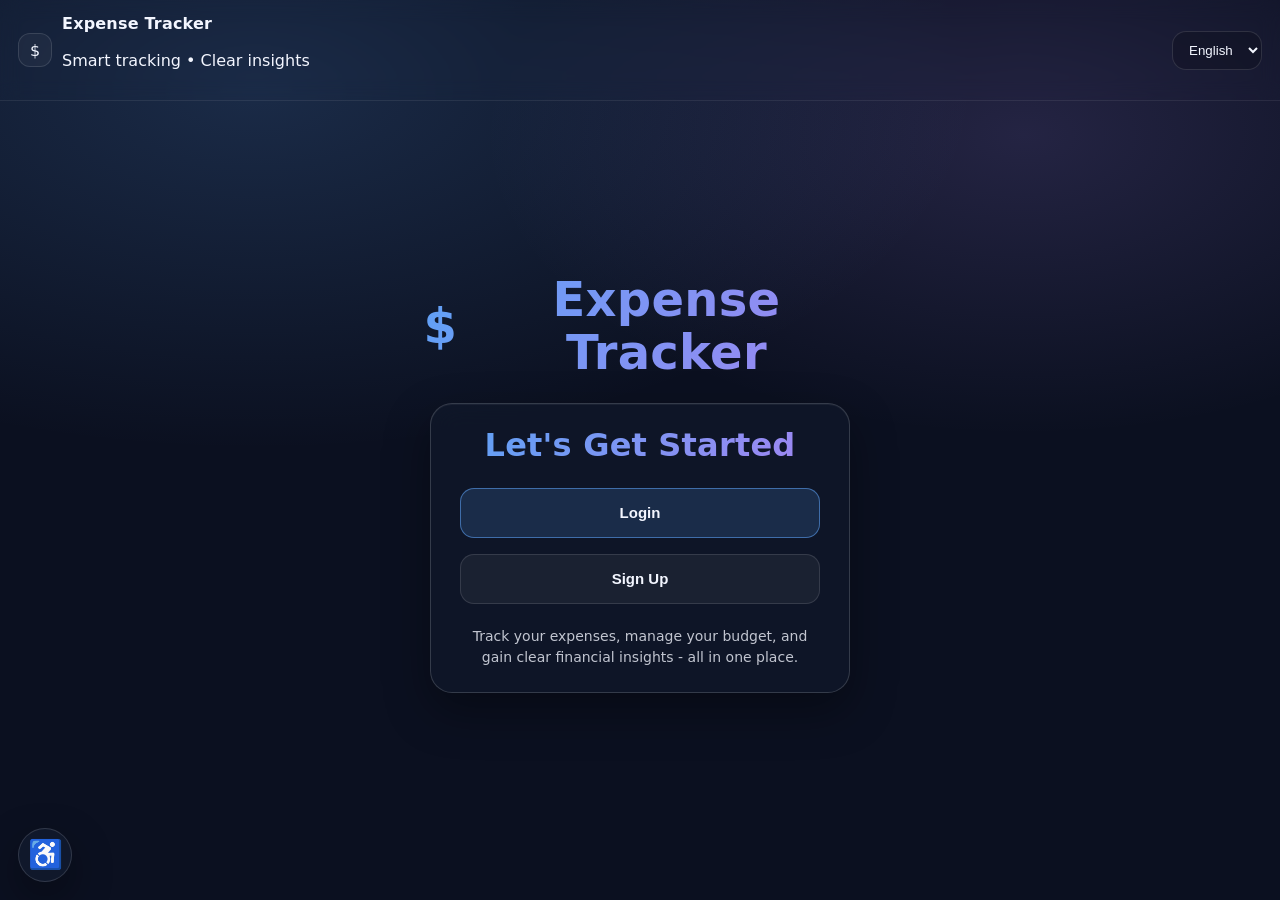
==== commit 3d73d653: "Resolve merge conflict in landing.css" ====
--- a/index.html
+++ b/index.html
@@ -1,4 +1,4 @@
-﻿<!DOCTYPE html>
+<!DOCTYPE html>
 <html lang="en" dir="ltr">
 <head>
   <meta charset="UTF-8" />
@@ -20,7 +20,7 @@
     aria-controls="a11yPanel"
     title="Accessibility"
     data-i18n-title="accessibility"
-  >A11Y</button>
+  ><span aria-hidden="true">♿</span></button>
 
   <div id="a11yPanel" class="a11y-panel" role="dialog" aria-modal="true" aria-labelledby="a11yPanelTitle" hidden>
     <div class="a11y-panel-head">
@@ -30,7 +30,6 @@
     <div class="a11y-panel-body">
       <button class="a11y-opt" type="button" data-a11y="bigtext" data-i18n="biggerText">Bigger text</button>
       <button class="a11y-opt" type="button" data-a11y="contrast" data-i18n="highContrast">High contrast</button>
-      <button class="a11y-opt" type="button" data-a11y="underline" data-i18n="underlineLinks">Underline links</button>
       <button class="a11y-opt danger" type="button" data-a11y="reset" data-i18n="a11yReset">Reset</button>
     </div>
   </div>
--- a/css/landing.css
+++ b/css/landing.css
@@ -1,4 +1,5 @@
 :root{
+  --a11y-font-scale: 1;
   --bg:#0b1020;
   --card:#121a2e;
   --text:#f3f6ff;
@@ -108,7 +109,13 @@
   z-index: 9999;
   display: grid;
   place-items: center;
-  font-size: 22px;
+  font-size: 1.75rem;
+  line-height: 1;
+}
+.a11y-fab span{
+  display: block;
+  font-size: inherit;
+  line-height: 1;
 }
 .a11y-panel{
   position: fixed;
@@ -129,7 +136,8 @@
   padding:12px;
   border-bottom:1px solid rgba(255,255,255,.10);
 }
-.a11y-panel-head h3{ margin:0; font-size:14px; }
+html[data-theme="light"] .a11y-panel-head{ border-bottom: 1px solid rgba(2,6,23,.08); }
+.a11y-panel-head h3{ margin:0; font-size: 14px; }
 .a11y-close{
   border:1px solid rgba(255,255,255,.14);
   background:rgba(255,255,255,.06);
@@ -159,9 +167,8 @@
   background: rgba(255,77,79,.12);
 }
 
-body.a11y-bigtext{ font-size:18px; }
-body.a11y-underline a,
-body.a11y-underline .link{ text-decoration: underline !important; }
+body.a11y-bigtext{ font-size: 18px; }
+body.a11y-underline a, body.a11y-underline .link{ text-decoration: underline !important; }
 body.a11y-contrast{
   --bg:#000;
   --card:#0a0a0a;
@@ -171,6 +178,37 @@
   --primary:#fff;
   --shadow:none;
 }
+
+*{ box-sizing:border-box; }
+html{ font-family: system-ui, -apple-system, Segoe UI, Arial; font-size:16px; }
+body{
+  margin:0;
+  background:
+    radial-gradient(1200px 600px at 20% 10%, rgba(96,165,250,.18), transparent 60%),
+    radial-gradient(900px 500px at 80% 15%, rgba(167,139,250,.16), transparent 60%),
+    var(--bg);
+  color:var(--text);
+}
+
+.sr-only{
+  position:absolute !important;
+  width:1px; height:1px;
+  padding:0; margin:-1px;
+  overflow:hidden; clip:rect(0,0,0,0);
+  white-space:nowrap; border:0;
+}
+.skip-link{ position:absolute; inset-inline-start:-999px; }
+.skip-link:focus{
+  inset-inline-start:12px;
+  inset-block-start:12px;
+  width:auto; height:auto;
+  padding:10px 12px;
+  border-radius:12px;
+  background:#111827;
+  border:2px solid var(--border);
+  z-index:9999;
+}
+:focus-visible{ outline: 3px solid rgba(96,165,250,.95); outline-offset:3px; }
 body.a11y-contrast :focus-visible{ outline: 3px solid #fff; }
 
 html[data-theme="light"] .a11y-fab{
@@ -222,13 +260,8 @@
   background: rgba(255,255,255,.04);
 }
 .title{ font-weight:850; letter-spacing:.2px; }
-.tagline{
-  margin:0;
-  font-size:12px;
-  color:var(--muted);
-  letter-spacing:.16px;
-}
-.right-actions{ display:flex; gap:10px; align-items:center; }
+.sub{ color:var(--muted); font-size:12px; }
+.right-actions{ display:flex; gap:10px; flex-wrap:wrap; align-items:center; }
 
 .wrap{
   max-width: 1120px;
@@ -324,34 +357,12 @@
   pointer-events:none;
   animation: landingBlobDrift 48s ease-in-out infinite alternate;
 }
-.landing-blob-a{
-  width:260px;
-  height:260px;
-  background: var(--blob-a);
-  inset-inline-start: 9%;
-  inset-block-start: 16%;
-}
-.landing-blob-b{
-  width:320px;
-  height:320px;
-  background: var(--blob-b);
-  inset-inline-end: 12%;
-  inset-block-end: 12%;
-  animation-duration: 56s;
-}
-.landing-blob-c{
-  width:180px;
-  height:180px;
-  background: var(--blob-c);
-  inset-inline-end: 26%;
-  inset-block-start: 22%;
-  animation-duration: 62s;
-}
-
-@keyframes landingBlobDrift{
-  0%{ transform: translate3d(0, 0, 0) scale(1); }
-  100%{ transform: translate3d(12px, -14px, 0) scale(1.04); }
-}
+@media (max-width: 900px){ .hero{ grid-template-columns: 1fr; } }
+
+.hero-content h1{ margin:0 0 8px 0; font-size: clamp(28px, 4vw, 38px); }
+.hero-content p{ margin:0 0 14px 0; color:var(--muted); line-height:1.65; max-width: 60ch; }
+
+.cta{ display:flex; gap:10px; flex-wrap:wrap; margin: 10px 0 14px; }
 
 .btn{
   border:1px solid rgba(255,255,255,.12);
@@ -409,67 +420,64 @@
   grid-template-columns: minmax(260px, 38%) minmax(0, 1fr);
   grid-template-areas: "decor form";
 }
-.auth-decor{
-  grid-area: decor;
-  position: relative;
-  border-inline-end: 1px solid rgba(255,255,255,.10);
-  background:
-    radial-gradient(500px 240px at 0 0, rgba(96,165,250,.22), transparent 60%),
-    radial-gradient(420px 240px at 100% 100%, rgba(167,139,250,.20), transparent 62%),
-    linear-gradient(160deg, rgba(18,26,46,.95), rgba(18,26,46,.68));
-}
-.auth-decor-alt{
-  background:
-    radial-gradient(500px 240px at 0 0, rgba(167,139,250,.24), transparent 60%),
-    radial-gradient(420px 240px at 100% 100%, rgba(96,165,250,.18), transparent 62%),
-    linear-gradient(160deg, rgba(18,26,46,.95), rgba(18,26,46,.68));
-}
-.blob{
-  position:absolute;
-  border-radius:999px;
-  pointer-events:none;
-}
-.blob-a{
-  inset-inline-start:-56px;
-  inset-block-start:-48px;
-  width:180px;
-  height:180px;
-  background: radial-gradient(circle at 35% 35%, rgba(96,165,250,.38), rgba(96,165,250,0));
-}
-.blob-b{
-  inset-inline-end:-56px;
-  inset-block-end:-68px;
-  width:210px;
-  height:210px;
-  background: radial-gradient(circle at 40% 40%, rgba(167,139,250,.34), rgba(167,139,250,0));
-}
-.grid-lines{
-  position:absolute;
-  inset:0;
-  opacity:.35;
-  background-image:
-    linear-gradient(rgba(255,255,255,.06) 1px, transparent 1px),
-    linear-gradient(90deg, rgba(255,255,255,.06) 1px, transparent 1px);
-  background-size: 26px 26px;
-}
-
-.auth-form-pane{
-  grid-area: form;
-  padding: 22px 20px 18px;
-}
-.auth-head h2{
-  margin:0 0 10px;
-  font-size: clamp(20px, 2.4vw, 28px);
-}
-
-.lbl{
-  display:flex;
-  flex-direction:column;
-  gap:6px;
-  margin-top:10px;
-  color:var(--muted);
-  font-size:13px;
-}
+.card-mini{ position:absolute; inset-block-start:14px; inset-inline-start:14px; display:flex; gap:8px; }
+.pill{ padding:8px 10px; border-radius:999px; border:1px solid rgba(255,255,255,.10); background: rgba(0,0,0,.18); font-weight:750; font-size:12px; }
+html[data-theme="light"] .pill{ border-color: rgba(2,6,23,.12); background: rgba(2,6,23,.03); }
+.chart-mini{ position:absolute; inset-block-end:18px; inset-inline:18px; height:120px; border-radius:16px;
+  background: linear-gradient(90deg, rgba(96,165,250,.14), rgba(167,139,250,.14));
+  border:1px solid rgba(255,255,255,.10);
+}
+html[data-theme="light"] .chart-mini{ border-color: rgba(2,6,23,.10); }
+.lines{ position:absolute; inset:0; opacity:.6; }
+.lines span{ position:absolute; inset-inline-start:-40%; width:180%; height:1px; background: rgba(255,255,255,.07); }
+.lines span:nth-child(1){ inset-block-start:40px; transform: rotate(-8deg); }
+.lines span:nth-child(2){ inset-block-start:120px; transform: rotate(-8deg); }
+.lines span:nth-child(3){ inset-block-start:200px; transform: rotate(-8deg); }
+
+.info{
+  display:grid;
+  grid-template-columns: 1fr 1fr;
+  gap:14px;
+  margin-top: 14px;
+}
+@media (max-width: 900px){ .info{ grid-template-columns: 1fr; } }
+
+.info-card{
+  border:1px solid rgba(255,255,255,.10);
+  background: rgba(18,26,46,.55);
+  border-radius: var(--radius);
+  padding: 16px;
+  box-shadow: var(--shadow);
+}
+html[data-theme="light"] .info-card{
+  border-color: rgba(2,6,23,.10);
+  background: rgba(255,255,255,.85);
+  box-shadow: 0 12px 30px rgba(2,6,23,.08);
+}
+.info-card h2{ margin:0 0 8px 0; font-size:16px; }
+.info-card p{ margin:0; color:var(--muted); line-height:1.65; }
+
+.modal[hidden]{ display:none; }
+.modal{ position:fixed; inset:0; background: rgba(0,0,0,.55); display:flex; align-items:center; justify-content:center; padding: 18px; }
+.modal-card{
+  width: min(420px, 100%);
+  border-radius: 18px;
+  border:1px solid rgba(255,255,255,.12);
+  background: rgba(18,26,46,.96);
+  box-shadow: var(--shadow);
+  padding: 14px;
+}
+html[data-theme="light"] .modal-card{
+  border-color: rgba(2,6,23,.12);
+  background: rgba(255,255,255,.98);
+  box-shadow: 0 18px 40px rgba(2,6,23,.14);
+}
+.modal-head{ display:flex; align-items:center; justify-content:space-between; gap:10px; }
+.icon-btn{ border:1px solid rgba(255,255,255,.12); background: rgba(255,255,255,.06); color:var(--text);
+  border-radius: 14px; padding:10px 12px; cursor:pointer; }
+html[data-theme="light"] .icon-btn{ border-color: rgba(2,6,23,.12); background: rgba(2,6,23,.03); color: var(--text); }
+
+.lbl{ display:flex; flex-direction:column; gap:6px; margin-top:10px; color:var(--muted); font-size:13px; }
 input{
   border:1px solid rgba(255,255,255,.12);
   background: rgba(0,0,0,.20);
@@ -485,69 +493,8 @@
   padding: 10px;
   display:none;
 }
-.switch{
-  margin: 12px 0 0;
-  color: var(--muted);
-  font-size: 13px;
-}
-.link{
-  background:none;
-  border:0;
-  color:var(--text);
-  cursor:pointer;
-  font-weight:750;
-}
-
-[dir="rtl"] .auth-view-card{
-  grid-template-areas: "form decor";
-}
-[dir="rtl"] .switch{
-  text-align: right;
-}
-
-@media (max-width: 820px){
-  .auth-view-card{
-    grid-template-columns: 1fr;
-    grid-template-areas:
-      "decor"
-      "form";
-  }
-  [dir="rtl"] .auth-view-card{
-    grid-template-areas:
-      "decor"
-      "form";
-  }
-  .auth-decor{
-    min-height: 150px;
-    border-inline-end: 0;
-    border-bottom: 1px solid rgba(255,255,255,.10);
-  }
-}
-
-html[data-theme="light"] .logo{
-  border-color: rgba(2,6,23,.12);
-  background: rgba(2,6,23,.03);
-}
-html[data-theme="light"] .btn{
-  border-color: rgba(2,6,23,.12);
-  background: rgba(2,6,23,.03);
-}
-html[data-theme="light"] .select{
-  border-color: rgba(2,6,23,.12);
-  background: rgba(2,6,23,.03);
-}
-html[data-theme="light"] .auth-view-card{
-  border-color: rgba(2,6,23,.12);
-  background: rgba(255,255,255,.98);
-  box-shadow: 0 18px 40px rgba(2,6,23,.14);
-}
-html[data-theme="light"] .auth-decor{
-  border-inline-end: 1px solid rgba(2,6,23,.10);
-}
-html[data-theme="light"] input{
-  border-color: rgba(2,6,23,.12);
-  background: rgba(2,6,23,.03);
-}
+.switch{ margin: 12px 0 0; color: var(--muted); font-size: 13px; }
+.link{ background: none; border: 0; color: var(--text); cursor: pointer; font-weight: 750; }
 
 @media (prefers-reduced-motion: reduce){
   *{
